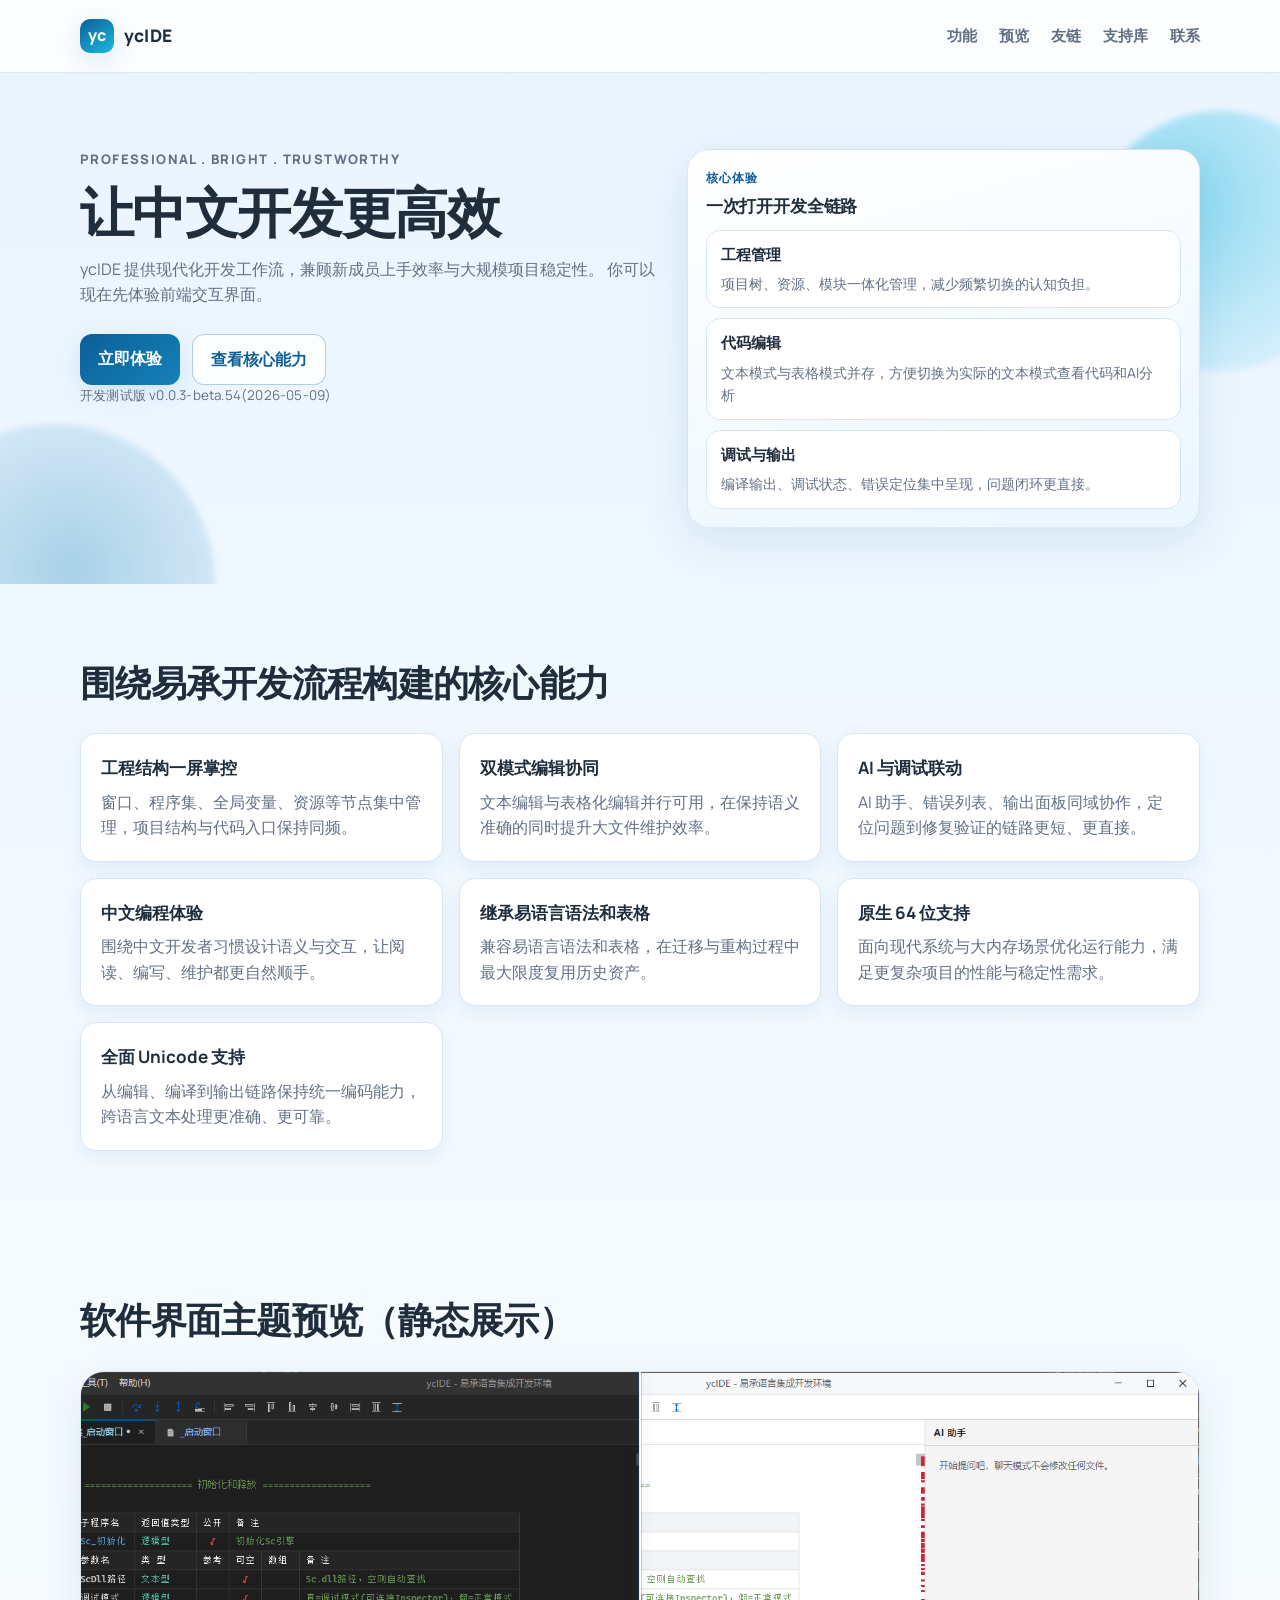
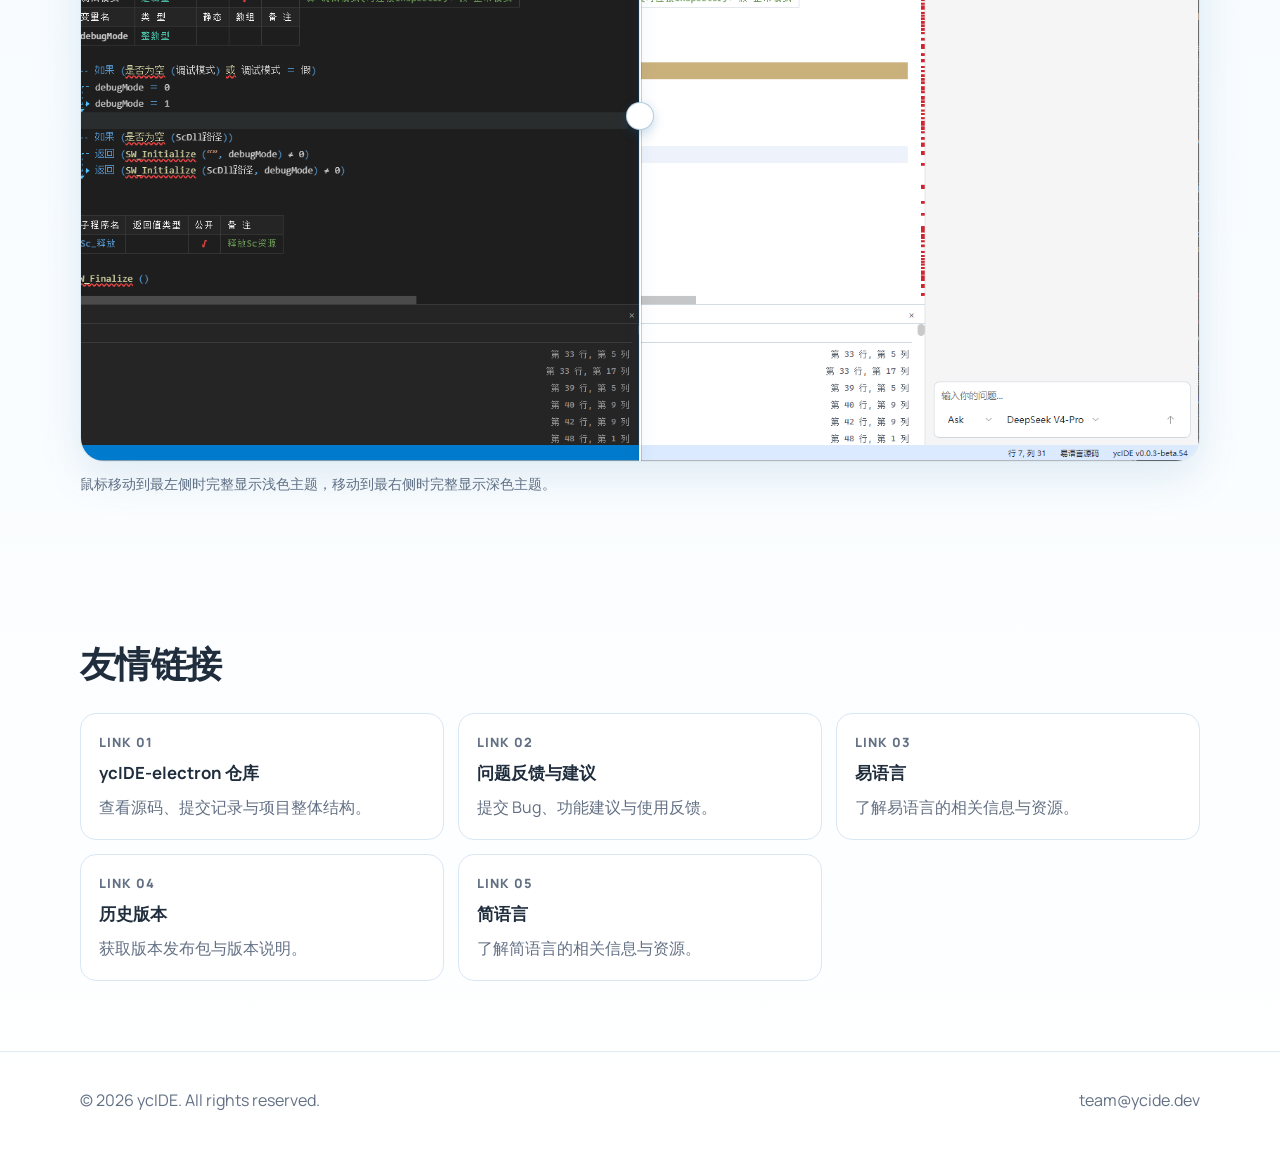
==== index.html @ 05656a29 "feat: build static ycIDE website with interactive theme preview" ====
<!doctype html>
<html lang="zh-CN">
<head>
  <meta charset="UTF-8" />
  <meta name="viewport" content="width=device-width, initial-scale=1.0" />
  <title>ycIDE - 现代化开发体验</title>
  <meta name="description" content="ycIDE 官方网站：专注效率、稳定与团队协作的现代化开发平台。" />
  <link rel="preconnect" href="https://fonts.googleapis.com" />
  <link rel="preconnect" href="https://fonts.gstatic.com" crossorigin />
  <link href="https://fonts.googleapis.com/css2?family=Manrope:wght@400;500;700;800&display=swap" rel="stylesheet" />
  <link rel="stylesheet" href="styles.css" />
</head>
<body>
  <header class="site-header">
    <div class="container nav-wrap">
      <a href="#home" class="brand" aria-label="ycIDE 首页">
        <span class="brand-mark">yc</span>
        <span class="brand-text">ycIDE</span>
      </a>
      <button class="menu-toggle" id="menuToggle" aria-label="打开菜单" aria-expanded="false">菜单</button>
      <nav class="nav" id="mainNav">
        <a href="#features">功能</a>
        <a href="#preview">预览</a>
        <a href="#plans">友链</a>
        <a href="https://github.com/chungbinb/ycIDE-electron/tree/main/lib" target="_blank" rel="noopener noreferrer">支持库</a>
        <a href="https://github.com/chungbinb/ycIDE-electron/issues" target="_blank" rel="noopener noreferrer">联系</a>
      </nav>
    </div>
  </header>

  <main id="home">
    <section class="hero-section">
      <div class="orb orb-a" aria-hidden="true"></div>
      <div class="orb orb-b" aria-hidden="true"></div>
      <div class="container hero-grid reveal-up">
        <div class="hero-copy">
          <p class="eyebrow">Professional . Bright . Trustworthy</p>
          <h1>让中文开发更高效</h1>
          <p>
            ycIDE 提供现代化开发工作流，兼顾新成员上手效率与大规模项目稳定性。
            你可以现在先体验前端交互界面。
          </p>
          <div class="hero-actions">
            <a href="https://github.com/chungbinb/ycIDE-electron/releases/download/v0.0.3-beta.54(2026-05-09)/ycIDE-win-unpacked-v0.0.3-beta.54.zip" class="btn btn-primary">立即体验</a>
            <a href="#features" class="btn btn-ghost">查看核心能力</a>
          </div>
          <p class="hero-version-note">开发测试版 v0.0.3-beta.54(2026-05-09)</p>
        </div>

        <div class="hero-panel">
          <div class="hero-panel-head">
            <p class="hero-panel-label">核心体验</p>
            <h3>一次打开开发全链路</h3>
          </div>
          <ul class="hero-highlights">
            <li>
              <h4>工程管理</h4>
              <p>项目树、资源、模块一体化管理，减少频繁切换的认知负担。</p>
            </li>
            <li>
              <h4>代码编辑</h4>
              <p>文本模式与表格模式并存，方便切换为实际的文本模式查看代码和AI分析</p>
            </li>
            <li>
              <h4>调试与输出</h4>
              <p>编译输出、调试状态、错误定位集中呈现，问题闭环更直接。</p>
            </li>
          </ul>
        </div>
      </div>
    </section>

    <section class="feature-section" id="features">
      <div class="container reveal-up">
        <h2>围绕易承开发流程构建的核心能力</h2>
        <div class="feature-grid">
          <article class="feature-card">
            <h3>工程结构一屏掌控</h3>
            <p>窗口、程序集、全局变量、资源等节点集中管理，项目结构与代码入口保持同频。</p>
          </article>
          <article class="feature-card">
            <h3>双模式编辑协同</h3>
            <p>文本编辑与表格化编辑并行可用，在保持语义准确的同时提升大文件维护效率。</p>
          </article>
          <article class="feature-card">
            <h3>AI 与调试联动</h3>
            <p>AI 助手、错误列表、输出面板同域协作，定位问题到修复验证的链路更短、更直接。</p>
          </article>
          <article class="feature-card">
            <h3>中文编程体验</h3>
            <p>围绕中文开发者习惯设计语义与交互，让阅读、编写、维护都更自然顺手。</p>
          </article>
          <article class="feature-card">
            <h3>继承易语言语法和表格</h3>
            <p>兼容易语言语法和表格，在迁移与重构过程中最大限度复用历史资产。</p>
          </article>
          <article class="feature-card">
            <h3>原生 64 位支持</h3>
            <p>面向现代系统与大内存场景优化运行能力，满足更复杂项目的性能与稳定性需求。</p>
          </article>
          <article class="feature-card">
            <h3>全面 Unicode 支持</h3>
            <p>从编辑、编译到输出链路保持统一编码能力，跨语言文本处理更准确、更可靠。</p>
          </article>
        </div>
      </div>
    </section>

    <section class="preview-section" id="preview">
      <div class="container reveal-up">
        <h2>软件界面主题预览（静态展示）</h2>
        <div class="theme-compare" id="themeCompare" aria-label="ycIDE 浅色与深色主题对比">
          <img class="theme-compare-base" src="img/PixPin_2026-05-09_13-43-03.png" alt="ycIDE 浅色主题界面" loading="lazy" />
          <div class="theme-compare-overlay" id="themeCompareOverlay">
            <img src="img/PixPin_2026-05-09_13-43-22.png" alt="ycIDE 深色主题界面" loading="lazy" />
          </div>
          <div class="theme-compare-divider" id="themeCompareDivider" aria-hidden="true"></div>
        </div>
        <p class="preview-note">鼠标移动到最左侧时完整显示浅色主题，移动到最右侧时完整显示深色主题。</p>
      </div>
    </section>

    <section class="plan-section" id="plans">
      <div class="container reveal-up">
        <h2>友情链接</h2>
        <div class="timeline">
          <a class="timeline-item" href="https://github.com/chungbinb/ycIDE-electron" target="_blank" rel="noopener noreferrer">
            <p class="step">Link 01</p>
            <h3>ycIDE-electron 仓库</h3>
            <p>查看源码、提交记录与项目整体结构。</p>
          </a>
          <a class="timeline-item" href="https://github.com/chungbinb/ycIDE-electron/issues" target="_blank" rel="noopener noreferrer">
            <p class="step">Link 02</p>
            <h3>问题反馈与建议</h3>
            <p>提交 Bug、功能建议与使用反馈。</p>
          </a>
          <a class="timeline-item" href="https://www.dywt.com.cn/" target="_blank" rel="noopener noreferrer">
            <p class="step">Link 03</p>
            <h3>易语言</h3>
            <p>了解易语言的相关信息与资源。</p>
          </a>
          <a class="timeline-item" href="https://github.com/chungbinb/ycIDE-electron/releases" target="_blank" rel="noopener noreferrer">
            <p class="step">Link 04</p>
            <h3>历史版本</h3>
            <p>获取版本发布包与版本说明。</p>
          </a>
            <a class="timeline-item" href="#" target="_blank" rel="noopener noreferrer">
            <p class="step">Link 05</p>
            <h3>简语言</h3>
            <p>了解简语言的相关信息与资源。</p>
          </a>
        </div>
      </div>
    </section>
  </main>

  <footer class="site-footer" id="contact">
    <div class="container footer-wrap">
      <p>© <span id="year"></span> ycIDE. All rights reserved.</p>
      <a href="mailto:team@ycide.dev">team@ycide.dev</a>
    </div>
  </footer>

  <script src="script.js"></script>
</body>
</html>
---- styles.css ----
:root {
  --bg-top: #eaf4ff;
  --bg-mid: #f5fbff;
  --bg-bottom: #ffffff;
  --brand-a: #0d5f99;
  --brand-b: #1482b8;
  --brand-c: #1bbadf;
  --text-main: #1f2d3d;
  --text-muted: #637084;
  --field-border: #cdd9ea;
  --field-focus: #1b9bc8;
  --error-bg: #fdecef;
  --error-border: #f4c4cb;
  --surface: #ffffff;
  --line-soft: #d9e7f5;
  --shadow-soft: 0 14px 45px rgba(13, 95, 153, 0.12);
  --shadow-card: 0 8px 24px rgba(20, 130, 184, 0.14);
}

* {
  box-sizing: border-box;
}

html,
body {
  margin: 0;
  padding: 0;
}

body {
  font-family: "Manrope", "Segoe UI", sans-serif;
  color: var(--text-main);
  line-height: 1.6;
  background: linear-gradient(180deg, var(--bg-top) 0%, var(--bg-mid) 48%, var(--bg-bottom) 100%);
}

a {
  color: inherit;
  text-decoration: none;
}

.container {
  width: min(1120px, 92vw);
  margin: 0 auto;
}

.site-header {
  position: sticky;
  top: 0;
  z-index: 30;
  background: rgba(255, 255, 255, 0.78);
  -webkit-backdrop-filter: blur(8px);
  backdrop-filter: blur(8px);
  border-bottom: 1px solid rgba(13, 95, 153, 0.12);
}

.nav-wrap {
  min-height: 72px;
  display: flex;
  align-items: center;
  justify-content: space-between;
  gap: 16px;
}

.brand {
  display: inline-flex;
  align-items: center;
  gap: 10px;
  font-weight: 800;
  letter-spacing: 0.2px;
}

.brand-mark {
  width: 34px;
  height: 34px;
  display: inline-grid;
  place-items: center;
  border-radius: 10px;
  background: linear-gradient(145deg, var(--brand-a), var(--brand-c));
  color: #fff;
  box-shadow: var(--shadow-card);
}

.brand-text {
  font-size: 1.08rem;
}

.nav {
  display: flex;
  align-items: center;
  gap: 22px;
  color: var(--text-muted);
}

.nav a {
  font-weight: 700;
  font-size: 0.96rem;
  transition: color 0.2s ease;
}

.nav a:hover,
.nav a:focus-visible {
  color: var(--brand-a);
}

.menu-toggle {
  display: none;
  border: 1px solid var(--line-soft);
  background: #fff;
  padding: 8px 12px;
  border-radius: 10px;
  font: inherit;
  font-weight: 700;
  color: var(--brand-a);
}

.hero-section {
  position: relative;
  overflow: hidden;
  padding: 76px 0 56px;
}

.orb {
  position: absolute;
  border-radius: 50%;
  filter: blur(3px);
  pointer-events: none;
}

.orb-a {
  width: 260px;
  height: 260px;
  right: -70px;
  top: 38px;
  background: radial-gradient(circle at 35% 35%, rgba(27, 186, 223, 0.46), rgba(13, 95, 153, 0));
}

.orb-b {
  width: 320px;
  height: 320px;
  left: -105px;
  bottom: -160px;
  background: radial-gradient(circle at 55% 45%, rgba(20, 130, 184, 0.32), rgba(20, 130, 184, 0));
}

.hero-grid {
  display: grid;
  grid-template-columns: 1.06fr 0.94fr;
  gap: 28px;
  align-items: stretch;
}

.eyebrow {
  margin: 0;
  font-size: 0.82rem;
  font-weight: 800;
  color: var(--brand-a);
  text-transform: uppercase;
  letter-spacing: 1.4px;
}

.hero-copy h1 {
  margin: 10px 0 14px;
  font-size: clamp(2rem, 4.4vw, 3.4rem);
  line-height: 1.15;
  letter-spacing: -0.03em;
}

.hero-copy p {
  margin: 0;
  color: var(--text-muted);
  max-width: 58ch;
}

.hero-actions {
  display: flex;
  flex-wrap: wrap;
  gap: 12px;
  margin-top: 26px;
}

.hero-version-note {
  margin: 10px 0 0;
  font-size: 0.84rem;
  color: var(--text-muted);
  letter-spacing: 0.2px;
}

.btn {
  border-radius: 12px;
  font-weight: 800;
  padding: 12px 18px;
  transition: transform 0.2s ease, box-shadow 0.2s ease;
}

.btn:hover,
.btn:focus-visible {
  transform: translateY(-1px);
}

.btn-primary {
  color: #fff;
  background: linear-gradient(140deg, var(--brand-a), var(--brand-b));
  box-shadow: var(--shadow-card);
}

.btn-ghost {
  color: var(--brand-a);
  border: 1px solid rgba(13, 95, 153, 0.3);
  background: rgba(255, 255, 255, 0.78);
}

.hero-panel {
  background: linear-gradient(165deg, #ffffff, #f4faff 58%, #eaf6ff);
  border: 1px solid rgba(13, 95, 153, 0.12);
  border-radius: 22px;
  padding: 18px;
  box-shadow: var(--shadow-soft);
  display: grid;
  gap: 10px;
}

.hero-panel-head h3 {
  margin: 4px 0 0;
  font-size: 1.08rem;
  letter-spacing: -0.01em;
}

.hero-panel-label {
  margin: 0;
  font-size: 0.78rem;
  font-weight: 800;
  text-transform: uppercase;
  letter-spacing: 1.2px;
  color: var(--brand-a);
}

.hero-highlights {
  margin: 0;
  padding: 0;
  list-style: none;
  display: grid;
  gap: 10px;
}

.hero-highlights li {
  border-radius: 14px;
  border: 1px solid var(--line-soft);
  background: #fff;
  padding: 12px 14px;
}

.hero-highlights h4 {
  margin: 0;
  font-size: 0.95rem;
}

.hero-highlights p {
  margin: 6px 0 0;
  font-size: 0.88rem;
  color: var(--text-muted);
}

.feature-section,
.preview-section,
.plan-section {
  padding: 70px 0;
}

.feature-section h2,
.preview-section h2,
.plan-section h2 {
  margin: 0;
  font-size: clamp(1.6rem, 3vw, 2.25rem);
  letter-spacing: -0.02em;
}

.section-subtitle {
  margin: 8px 0 0;
  color: var(--text-muted);
}

.feature-grid {
  margin-top: 22px;
  display: grid;
  grid-template-columns: repeat(3, minmax(0, 1fr));
  gap: 16px;
}

.feature-card {
  background: var(--surface);
  border: 1px solid var(--line-soft);
  border-radius: 16px;
  padding: 20px;
  box-shadow: 0 8px 20px rgba(13, 95, 153, 0.08);
  transition: transform 0.2s ease, border-color 0.2s ease;
}

.feature-card:hover {
  transform: translateY(-2px);
  border-color: rgba(20, 130, 184, 0.35);
}

.feature-card h3 {
  margin: 0;
  font-size: 1.07rem;
}

.feature-card p {
  margin: 8px 0 0;
  color: var(--text-muted);
}

.theme-compare {
  --split: 50%;
  margin-top: 22px;
  position: relative;
  background: #fff;
  border: 1px solid rgba(13, 95, 153, 0.14);
  border-radius: 24px;
  box-shadow: var(--shadow-soft);
  overflow: hidden;
  cursor: ew-resize;
}

.theme-compare img {
  display: block;
  width: 100%;
  height: auto;
  -webkit-user-select: none;
  user-select: none;
}

.theme-compare-overlay {
  position: absolute;
  inset: 0;
  width: var(--split);
  overflow: hidden;
}

.theme-compare-overlay img {
  height: 100%;
  object-fit: cover;
}

.theme-compare-divider {
  position: absolute;
  top: 0;
  bottom: 0;
  left: var(--split);
  width: 2px;
  background: rgba(255, 255, 255, 0.92);
  box-shadow: 0 0 0 1px rgba(13, 95, 153, 0.25), 0 0 14px rgba(13, 95, 153, 0.25);
  transform: translateX(-1px);
  pointer-events: none;
}

.theme-compare-divider::after {
  content: "";
  position: absolute;
  left: 50%;
  top: 50%;
  width: 26px;
  height: 26px;
  border-radius: 50%;
  transform: translate(-50%, -50%);
  background: #fff;
  border: 1px solid rgba(13, 95, 153, 0.3);
  box-shadow: 0 4px 12px rgba(13, 95, 153, 0.22);
}

.preview-note {
  margin: 10px 0 0;
  color: var(--text-muted);
  font-size: 0.9rem;
}

.timeline {
  margin-top: 20px;
  display: grid;
  grid-template-columns: repeat(3, minmax(0, 1fr));
  gap: 14px;
}

.timeline-item {
  background: #fff;
  border: 1px solid var(--line-soft);
  border-radius: 16px;
  padding: 18px;
}

.step {
  margin: 0;
  color: var(--brand-a);
  font-weight: 800;
  font-size: 0.8rem;
  letter-spacing: 1px;
  text-transform: uppercase;
}

.timeline-item h3 {
  margin: 8px 0;
  font-size: 1.05rem;
}

.timeline-item p {
  margin: 0;
  color: var(--text-muted);
}

.site-footer {
  border-top: 1px solid rgba(13, 95, 153, 0.12);
  padding: 20px 0 30px;
  color: var(--text-muted);
  background: rgba(255, 255, 255, 0.6);
}

.footer-wrap {
  display: flex;
  justify-content: space-between;
  align-items: center;
  gap: 16px;
  flex-wrap: wrap;
}

.reveal-up {
  opacity: 0;
  transform: translateY(16px);
  transition: opacity 0.5s ease, transform 0.5s ease;
}

.reveal-up.is-show {
  opacity: 1;
  transform: translateY(0);
}

@media (max-width: 980px) {
  .hero-grid {
    grid-template-columns: 1fr;
  }

  .feature-grid,
  .timeline {
    grid-template-columns: repeat(2, minmax(0, 1fr));
  }
}

@media (max-width: 760px) {
  .menu-toggle {
    display: inline-flex;
    align-items: center;
    justify-content: center;
  }

  .nav {
    position: absolute;
    top: 72px;
    right: 4vw;
    background: #fff;
    border: 1px solid var(--line-soft);
    border-radius: 12px;
    box-shadow: var(--shadow-card);
    padding: 12px;
    display: none;
    flex-direction: column;
    align-items: flex-start;
    width: min(220px, 92vw);
  }

  .nav.is-open {
    display: flex;
  }

  .feature-grid,
  .timeline {
    grid-template-columns: 1fr;
  }
}
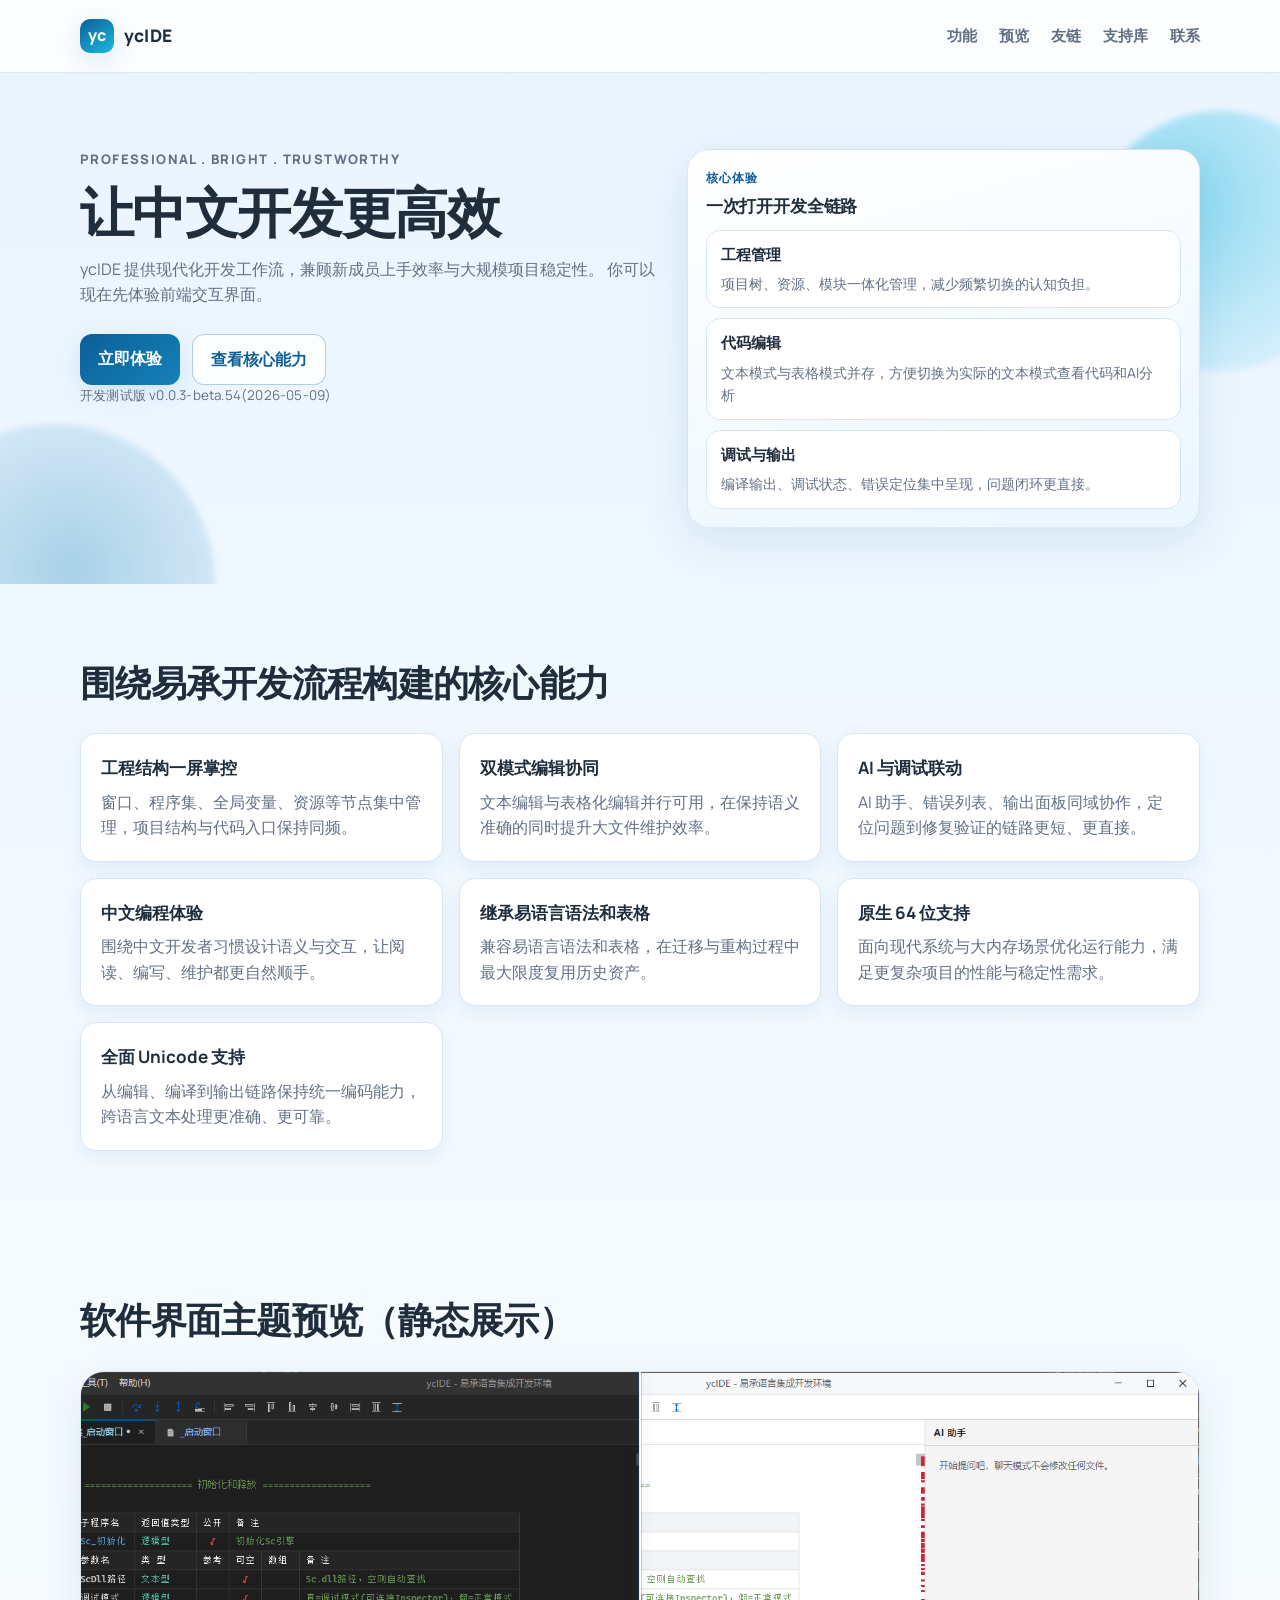
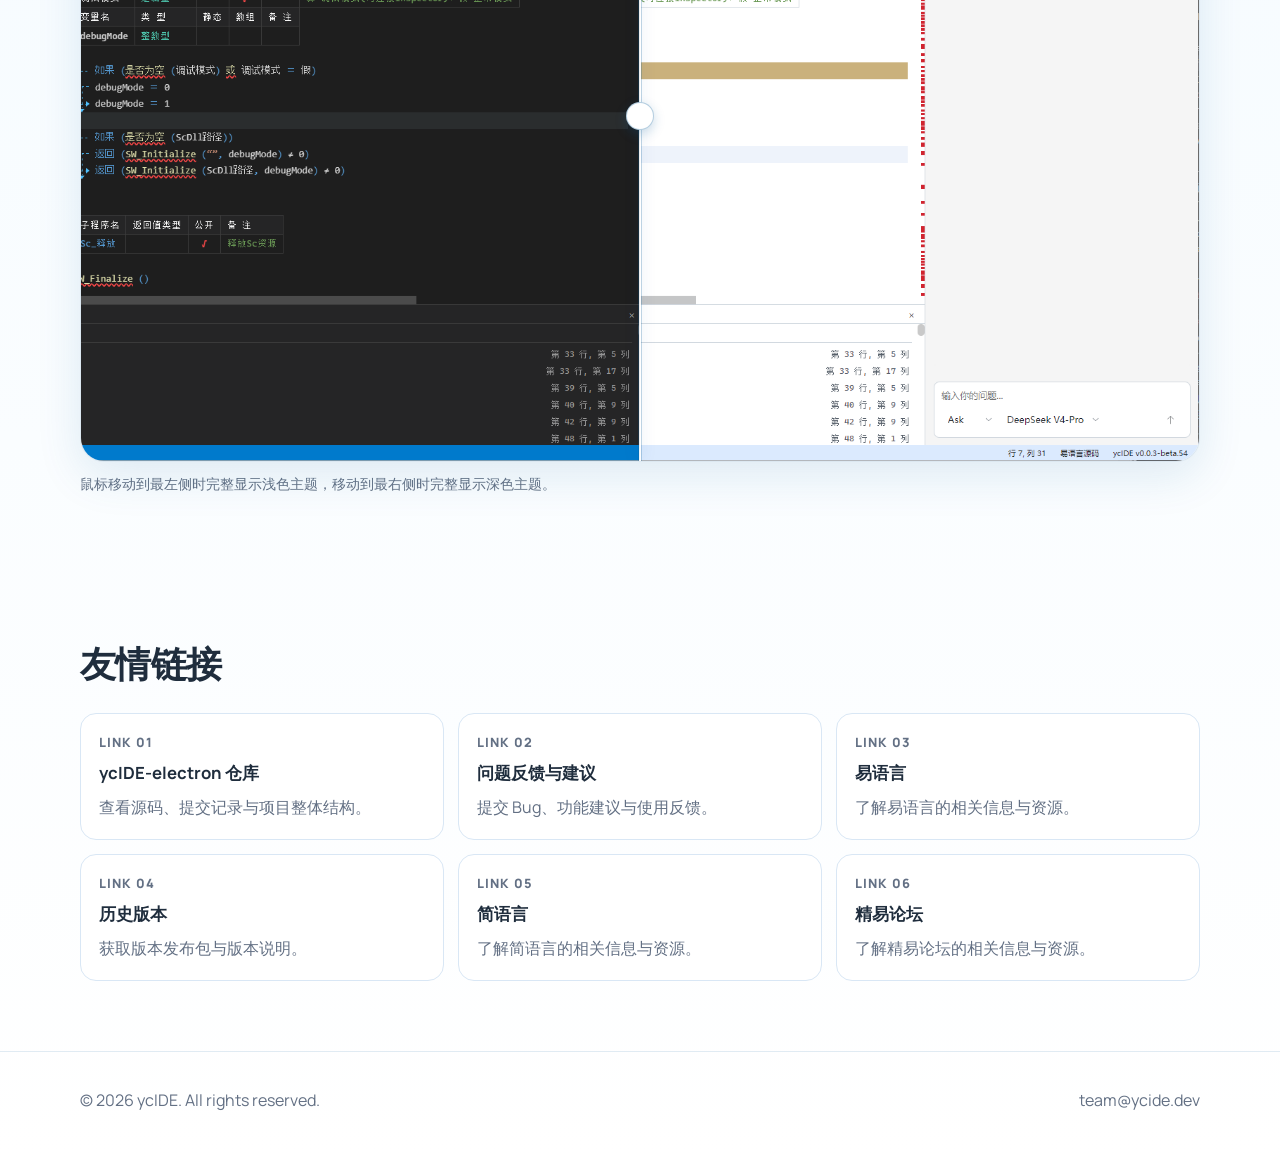
==== commit fd126ef1: "chore: update website content" ====
--- a/index.html
+++ b/index.html
@@ -144,10 +144,15 @@
             <h3>历史版本</h3>
             <p>获取版本发布包与版本说明。</p>
           </a>
-            <a class="timeline-item" href="#" target="_blank" rel="noopener noreferrer">
+          <a class="timeline-item" href="https://janelang.cn/" target="_blank" rel="noopener noreferrer">
             <p class="step">Link 05</p>
             <h3>简语言</h3>
             <p>了解简语言的相关信息与资源。</p>
+          </a>
+          <a class="timeline-item" href="https://bbs.ijingyi.com" target="_blank" rel="noopener noreferrer">
+            <p class="step">Link 06</p>
+            <h3>精易论坛</h3>
+            <p>了解精易论坛的相关信息与资源。</p>
           </a>
         </div>
       </div>
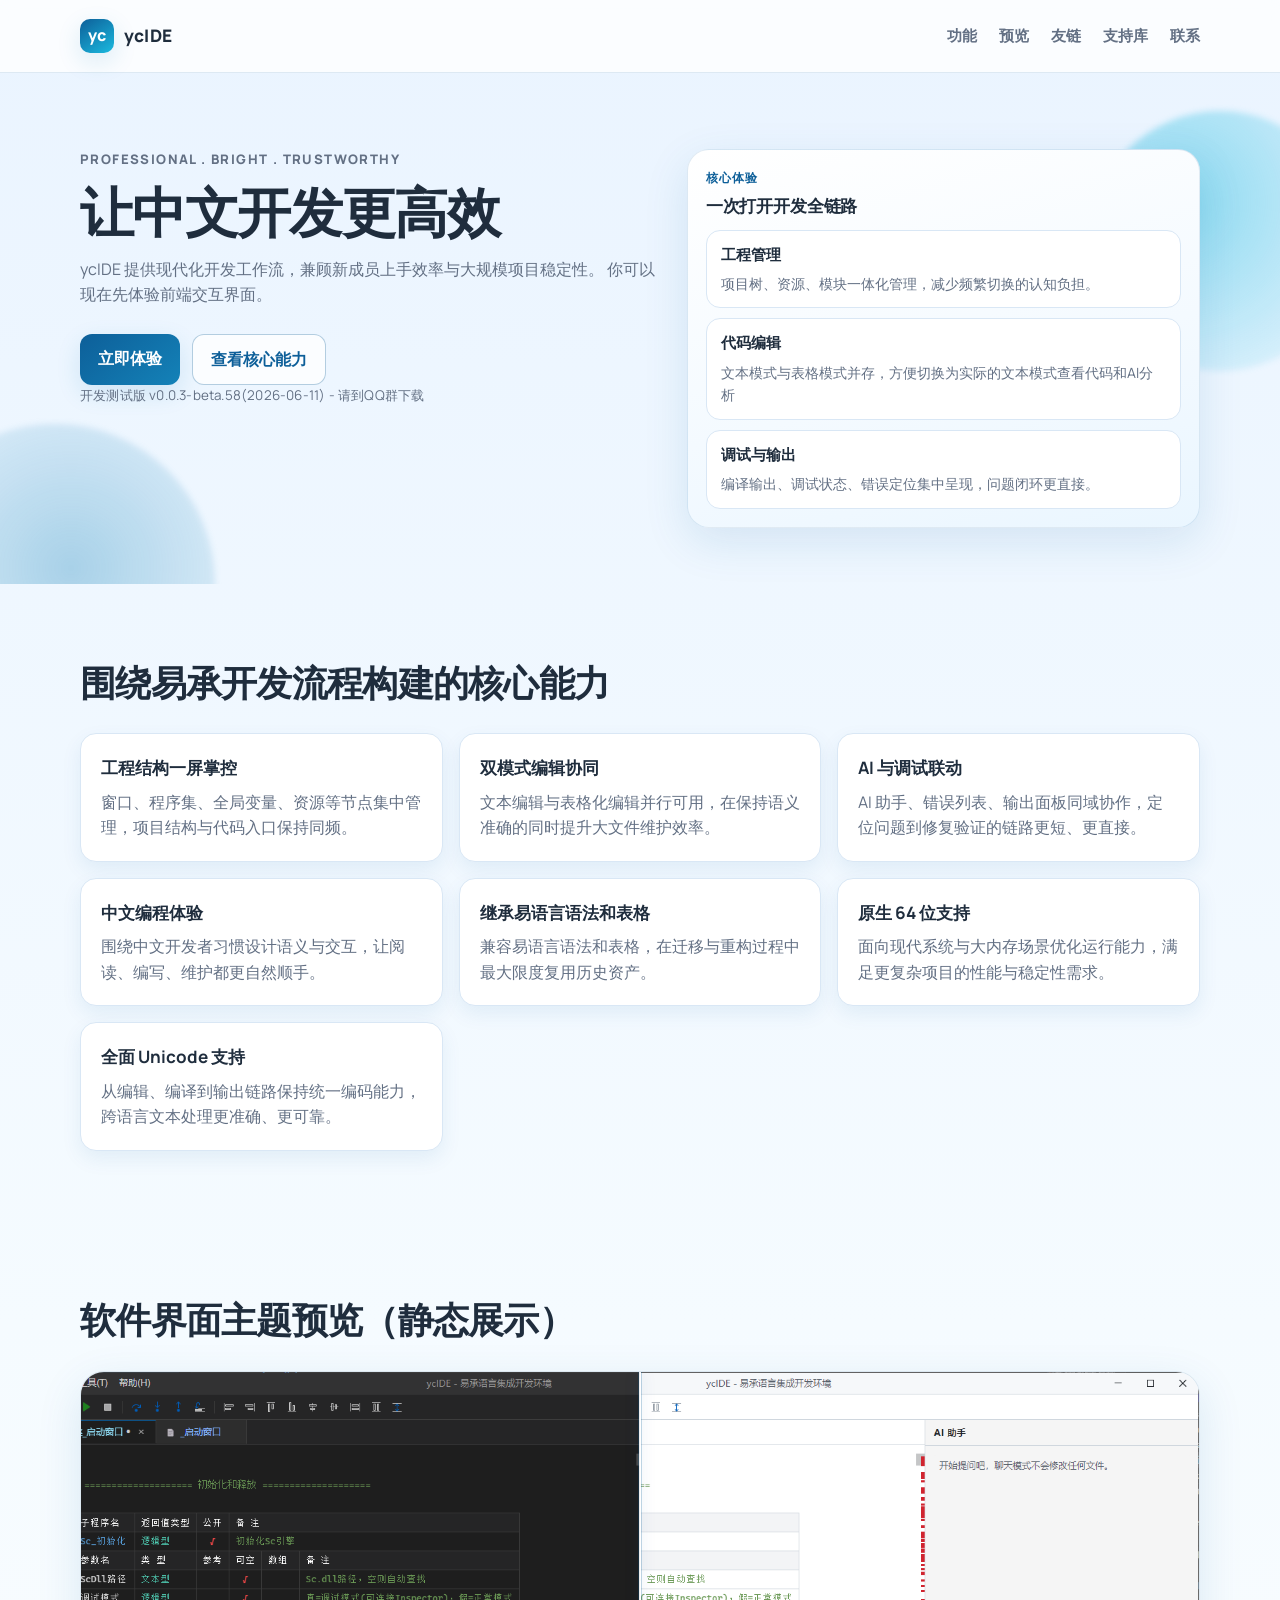
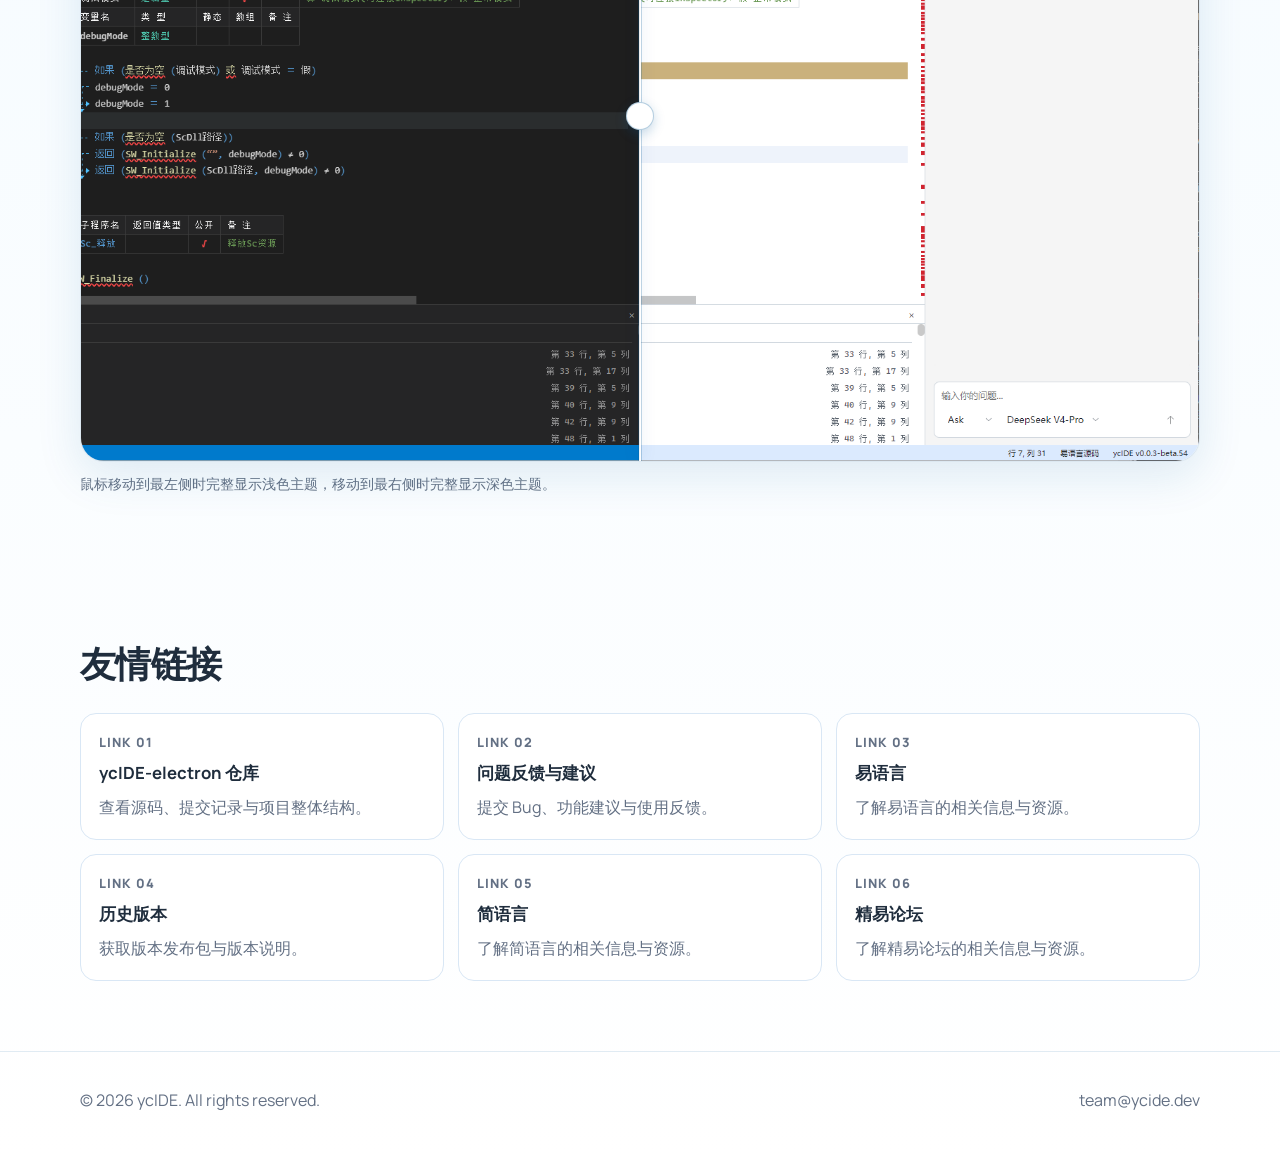
==== commit b99240d8: "Update index.html" ====
--- a/index.html
+++ b/index.html
@@ -41,10 +41,10 @@
             你可以现在先体验前端交互界面。
           </p>
           <div class="hero-actions">
-            <a href="https://github.com/chungbinb/ycIDE-electron/releases/download/v0.0.3-beta.54(2026-05-09)/ycIDE-win-unpacked-v0.0.3-beta.54.zip" class="btn btn-primary">立即体验</a>
+            <a href="#" class="btn btn-primary">立即体验</a>
             <a href="#features" class="btn btn-ghost">查看核心能力</a>
           </div>
-          <p class="hero-version-note">开发测试版 v0.0.3-beta.54(2026-05-09)</p>
+          <p class="hero-version-note">开发测试版 v0.0.3-beta.58(2026-06-11) - 请到QQ群下载 </p>
         </div>
 
         <div class="hero-panel">
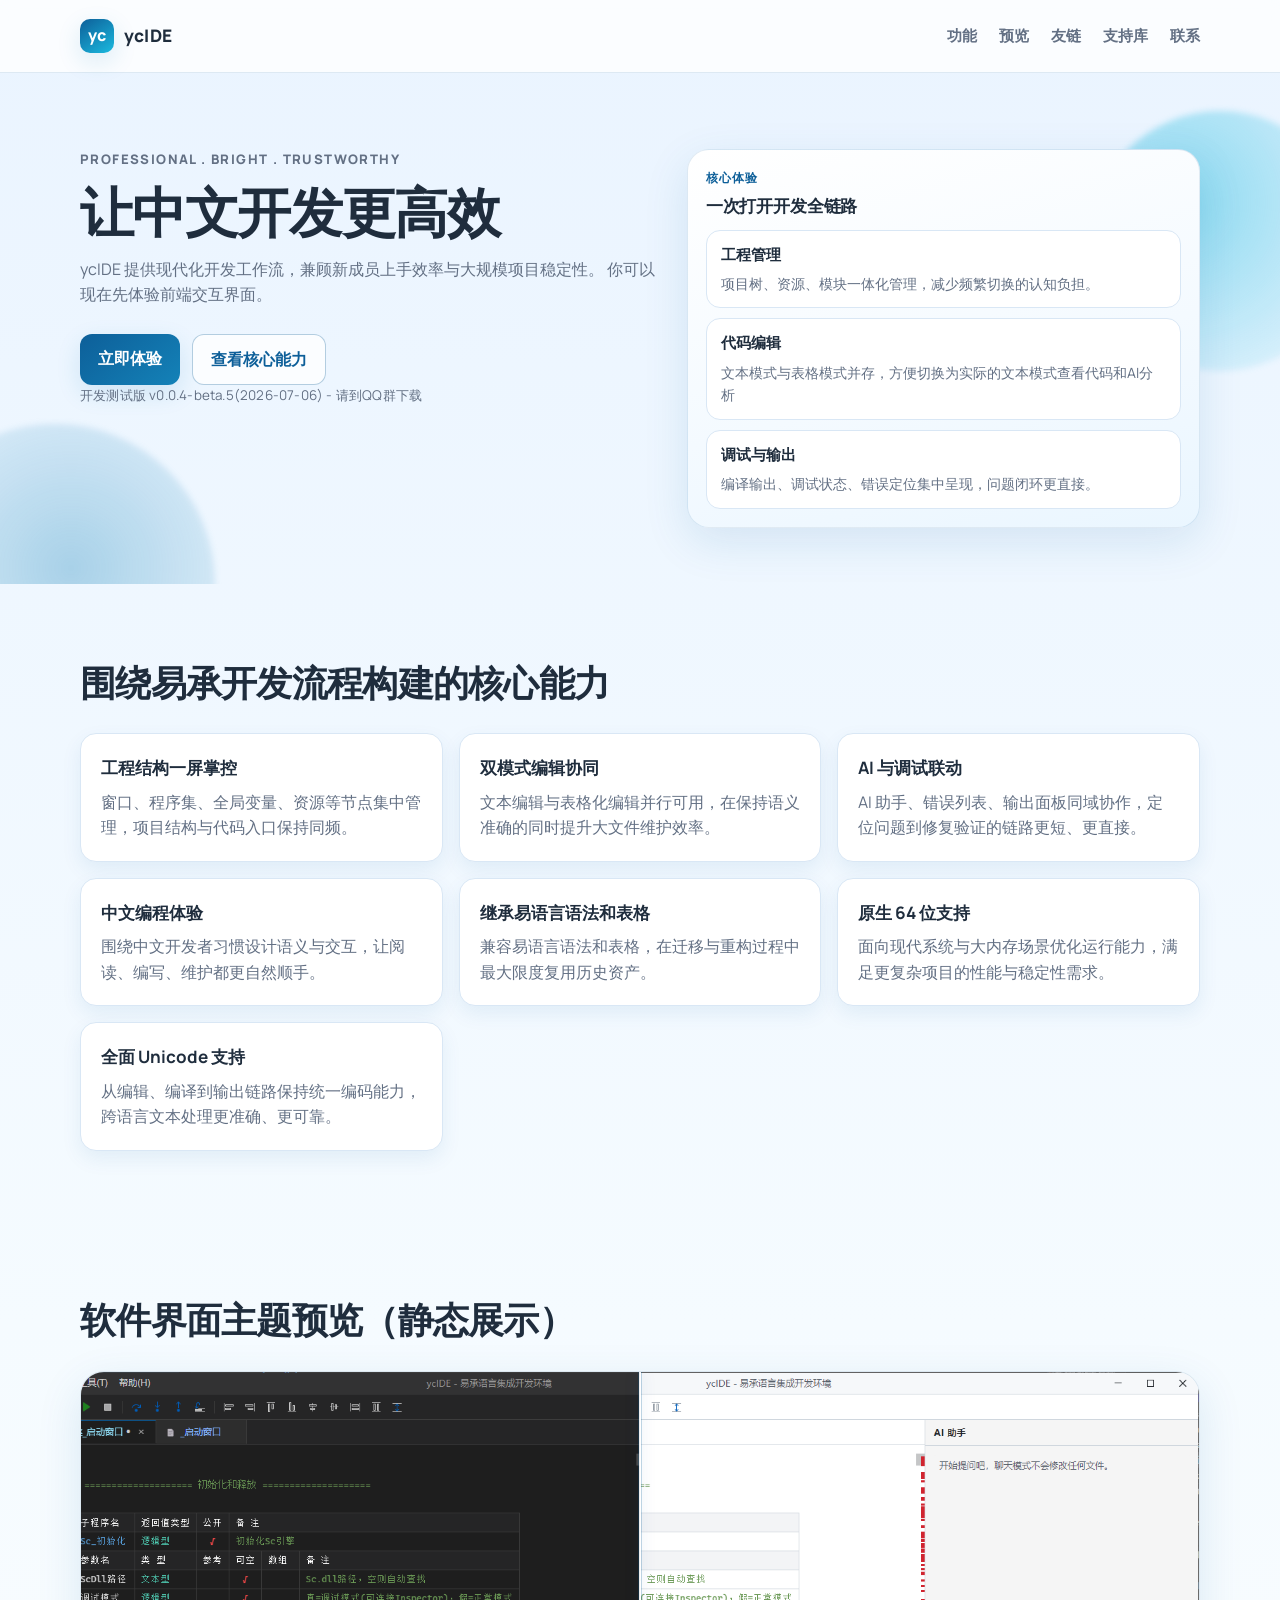
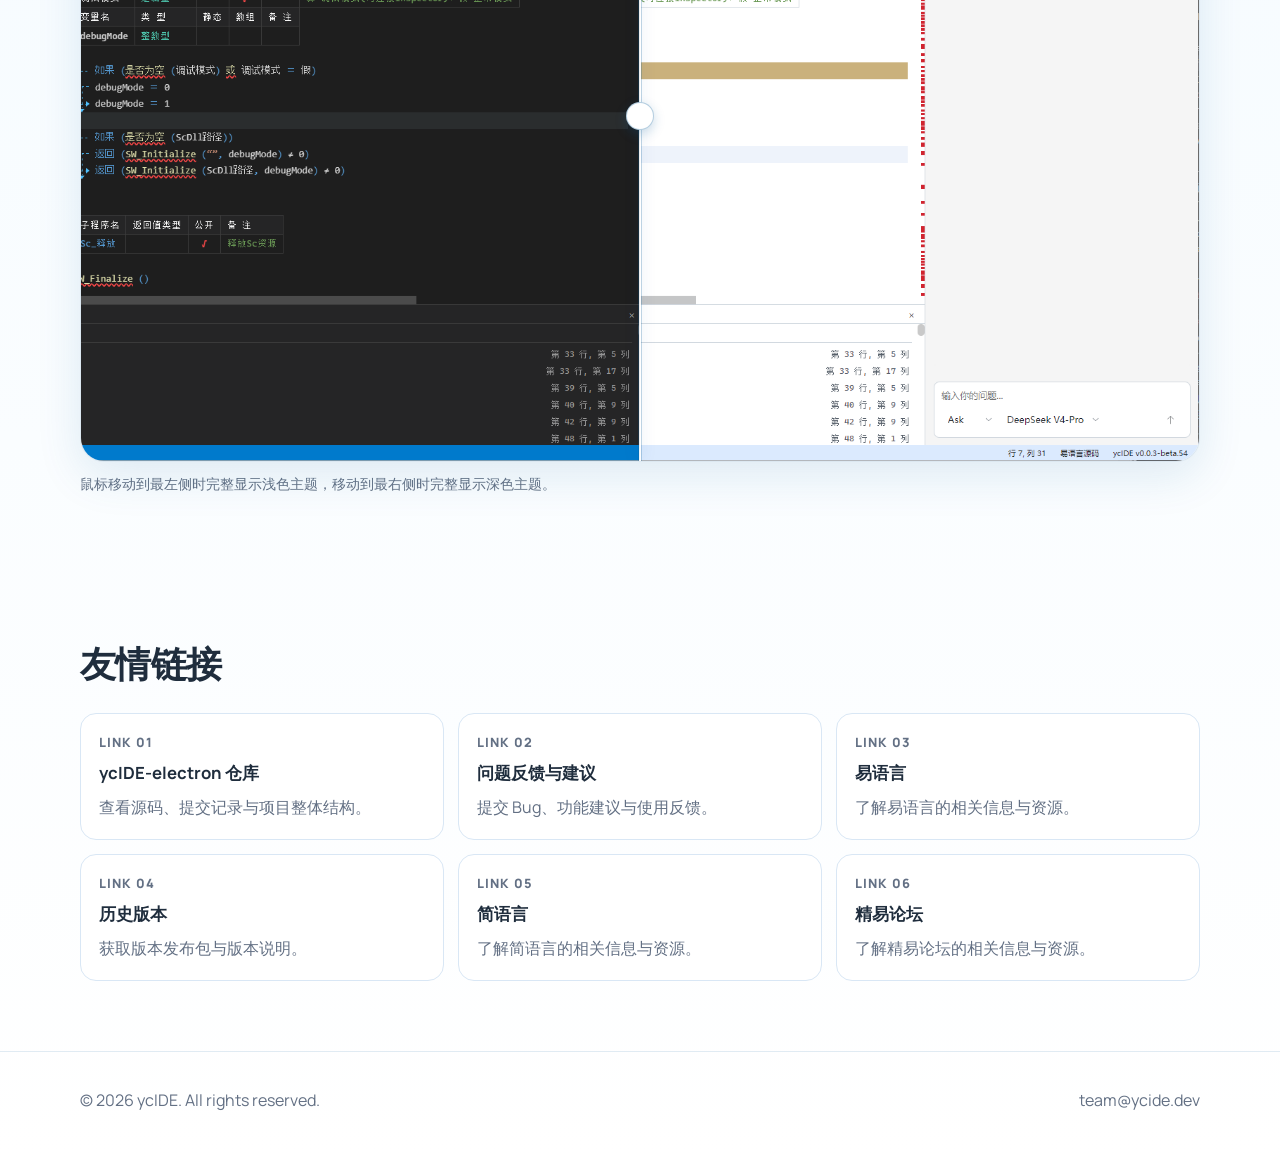
==== commit 83f4eb04: "Update index.html" ====
--- a/index.html
+++ b/index.html
@@ -44,7 +44,7 @@
             <a href="#" class="btn btn-primary">立即体验</a>
             <a href="#features" class="btn btn-ghost">查看核心能力</a>
           </div>
-          <p class="hero-version-note">开发测试版 v0.0.3-beta.58(2026-06-11) - 请到QQ群下载 </p>
+          <p class="hero-version-note">开发测试版 v0.0.4-beta.5(2026-07-06) - 请到QQ群下载 </p>
         </div>
 
         <div class="hero-panel">
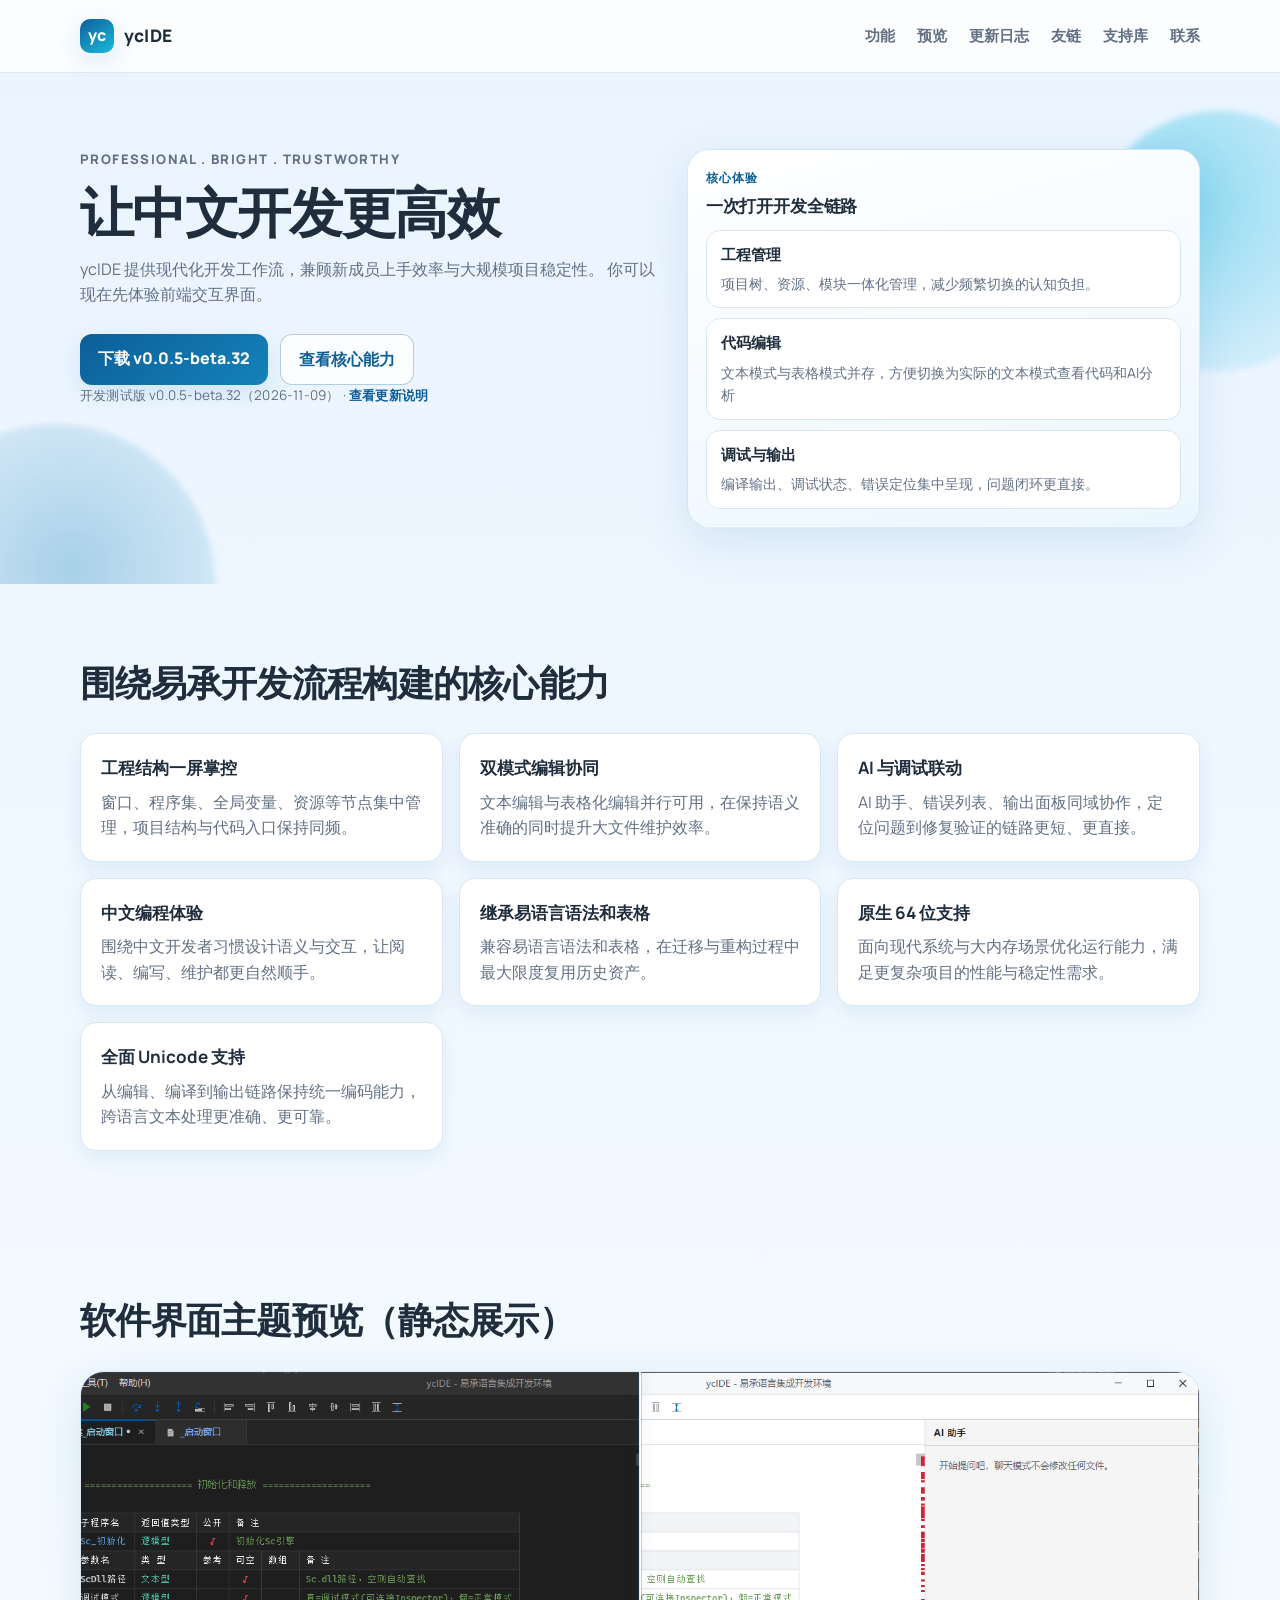
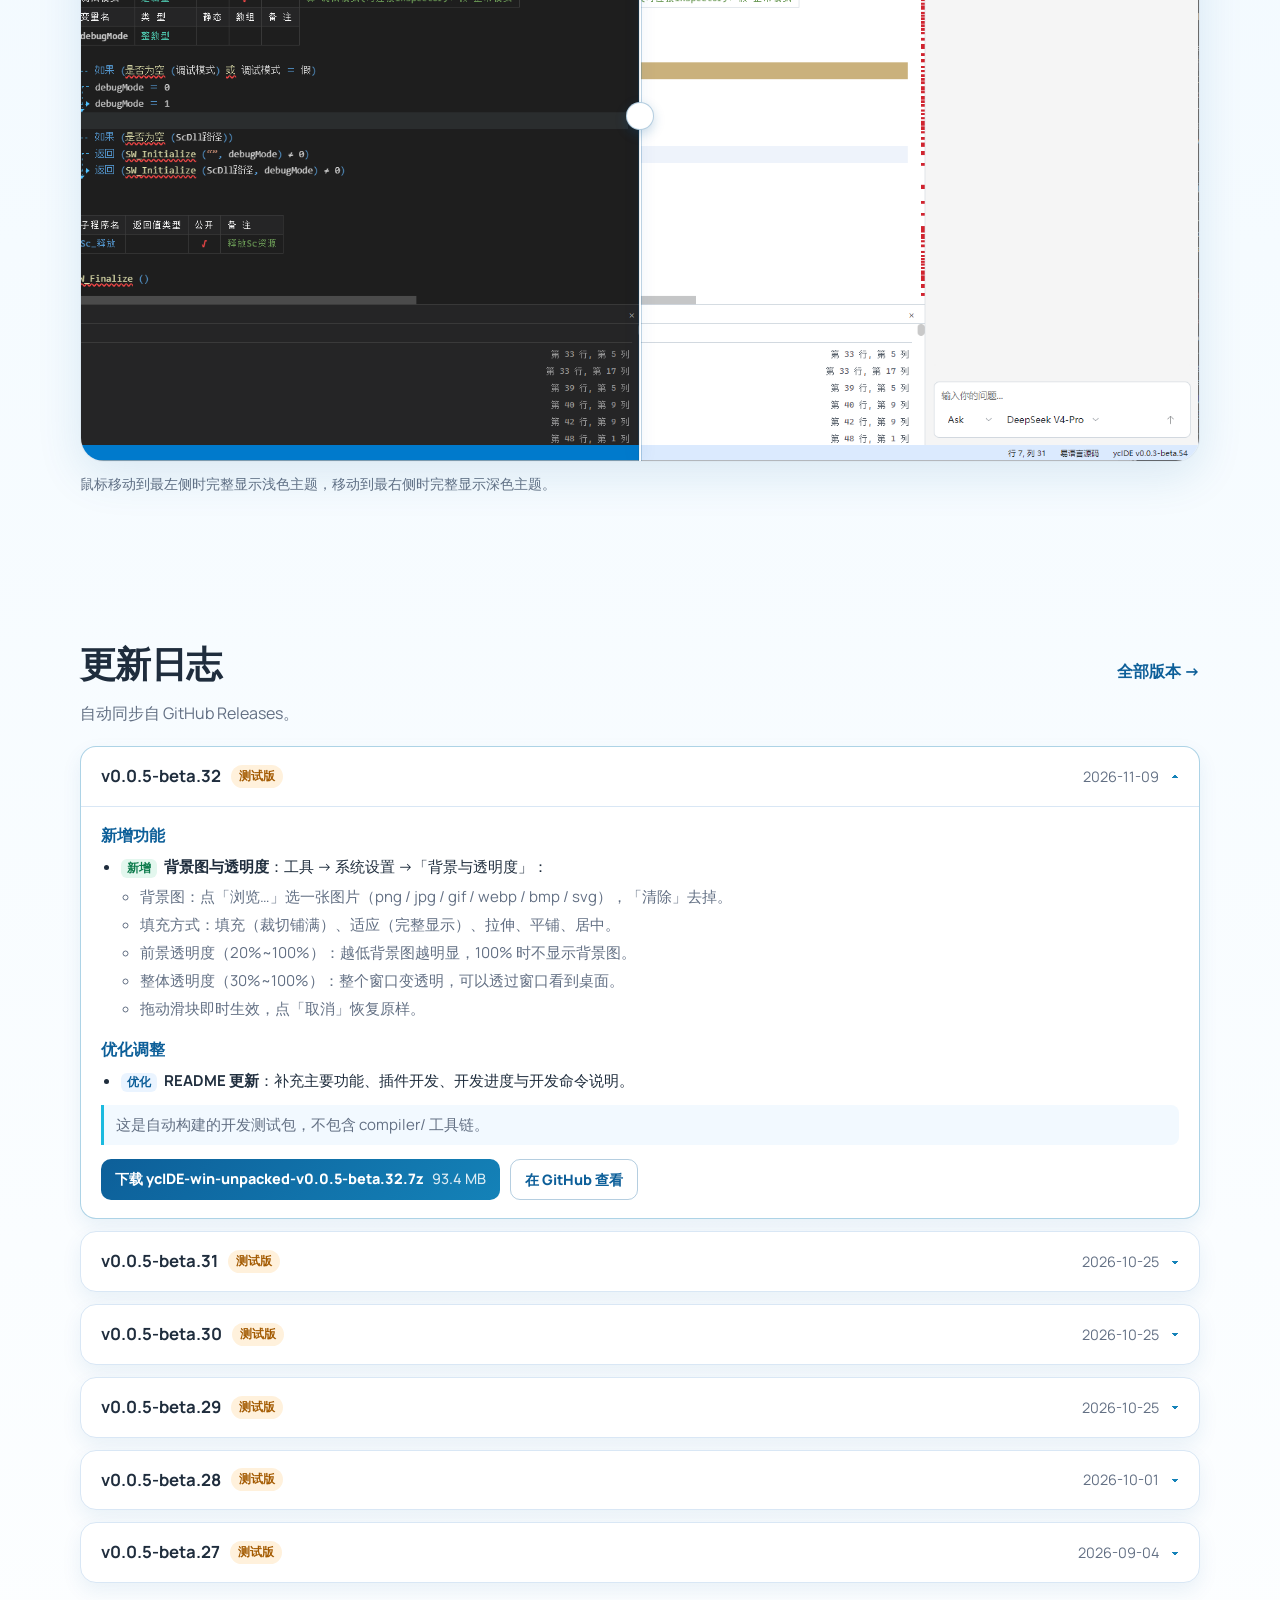
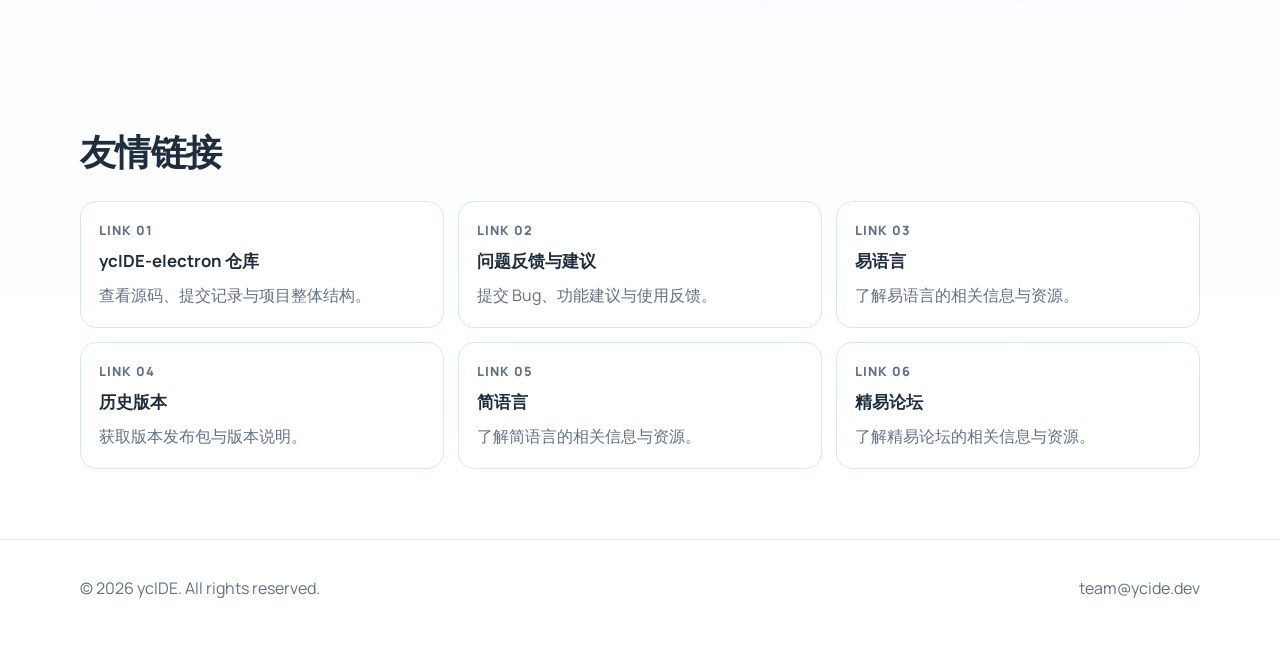
==== commit c846ff2f: "feat: 官网自动同步 ycIDE 最新版本与更新日志 - 新增 scripts/sync-releases.mjs，从 ycIDE-electron 的 GitHub Releases 拉取版本数" ====
--- a/index.html
+++ b/index.html
@@ -21,6 +21,7 @@
       <nav class="nav" id="mainNav">
         <a href="#features">功能</a>
         <a href="#preview">预览</a>
+        <a href="#changelog">更新日志</a>
         <a href="#plans">友链</a>
         <a href="https://github.com/chungbinb/ycIDE-electron/tree/main/lib" target="_blank" rel="noopener noreferrer">支持库</a>
         <a href="https://github.com/chungbinb/ycIDE-electron/issues" target="_blank" rel="noopener noreferrer">联系</a>
@@ -41,10 +42,10 @@
             你可以现在先体验前端交互界面。
           </p>
           <div class="hero-actions">
-            <a href="#" class="btn btn-primary">立即体验</a>
+            <a href="https://github.com/chungbinb/ycIDE-electron/releases" class="btn btn-primary" id="downloadBtn" target="_blank" rel="noopener noreferrer">下载最新版</a>
             <a href="#features" class="btn btn-ghost">查看核心能力</a>
           </div>
-          <p class="hero-version-note">开发测试版 v0.0.4-beta.5(2026-07-06) - 请到QQ群下载 </p>
+          <p class="hero-version-note" id="versionNote">最新版本请查看 <a href="#changelog">更新日志</a></p>
         </div>
 
         <div class="hero-panel">
@@ -120,6 +121,19 @@
       </div>
     </section>
 
+    <section class="changelog-section" id="changelog">
+      <div class="container reveal-up">
+        <div class="changelog-head">
+          <h2>更新日志</h2>
+          <a class="changelog-all" id="releasesLink" href="https://github.com/chungbinb/ycIDE-electron/releases" target="_blank" rel="noopener noreferrer">全部版本 →</a>
+        </div>
+        <p class="section-subtitle">自动同步自 GitHub Releases。</p>
+        <div class="changelog-list" id="changelogList">
+          <p class="changelog-empty">正在加载版本信息…</p>
+        </div>
+      </div>
+    </section>
+
     <section class="plan-section" id="plans">
       <div class="container reveal-up">
         <h2>友情链接</h2>
@@ -167,5 +181,6 @@
   </footer>
 
   <script src="script.js"></script>
+  <script src="releases.js"></script>
 </body>
 </html>
--- a/styles.css
+++ b/styles.css
@@ -408,6 +408,226 @@
   color: var(--text-muted);
 }
 
+.changelog-section {
+  padding: 70px 0;
+}
+
+.changelog-head {
+  display: flex;
+  align-items: baseline;
+  justify-content: space-between;
+  gap: 12px;
+  flex-wrap: wrap;
+}
+
+.changelog-head h2 {
+  margin: 0;
+  font-size: clamp(1.6rem, 3vw, 2.25rem);
+  letter-spacing: -0.02em;
+}
+
+.changelog-all {
+  color: var(--brand-a);
+  font-weight: 800;
+}
+
+.hero-version-note a {
+  color: var(--brand-a);
+  font-weight: 700;
+}
+
+.changelog-list {
+  margin-top: 20px;
+  display: grid;
+  gap: 12px;
+}
+
+.changelog-empty {
+  color: var(--text-muted);
+}
+
+.changelog-empty a {
+  color: var(--brand-a);
+  font-weight: 700;
+}
+
+.release-card {
+  background: var(--surface);
+  border: 1px solid var(--line-soft);
+  border-radius: 16px;
+  box-shadow: 0 8px 20px rgba(13, 95, 153, 0.08);
+  overflow: hidden;
+}
+
+.release-card[open] {
+  border-color: rgba(20, 130, 184, 0.35);
+}
+
+.release-card summary {
+  list-style: none;
+  cursor: pointer;
+  display: flex;
+  align-items: center;
+  justify-content: space-between;
+  gap: 12px;
+  padding: 16px 20px;
+}
+
+.release-card summary::-webkit-details-marker {
+  display: none;
+}
+
+.release-card summary::after {
+  content: "▾";
+  color: var(--brand-b);
+  transition: transform 0.2s ease;
+}
+
+.release-card[open] summary::after {
+  transform: rotate(180deg);
+}
+
+.release-title {
+  display: inline-flex;
+  align-items: center;
+  gap: 10px;
+  flex-wrap: wrap;
+  font-size: 1.05rem;
+}
+
+.release-card time {
+  margin-left: auto;
+  color: var(--text-muted);
+  font-size: 0.9rem;
+}
+
+.release-badge {
+  font-size: 0.74rem;
+  font-weight: 800;
+  padding: 2px 8px;
+  border-radius: 999px;
+  color: #0b7a4b;
+  background: #e3f7ee;
+}
+
+.release-badge.is-pre {
+  color: #a35a00;
+  background: #fff1dc;
+}
+
+.release-body {
+  padding: 0 20px 18px;
+  border-top: 1px solid var(--line-soft);
+  color: var(--text-main);
+  font-size: 0.94rem;
+  overflow-wrap: anywhere;
+}
+
+.release-body h3,
+.release-body h4,
+.release-body h5 {
+  margin: 16px 0 6px;
+  font-size: 1rem;
+  color: var(--brand-a);
+}
+
+.release-body ul {
+  margin: 6px 0;
+  padding-left: 1.3em;
+}
+
+.release-body li {
+  margin: 4px 0;
+}
+
+.release-body li ul {
+  color: var(--text-muted);
+}
+
+.release-body p {
+  margin: 8px 0;
+}
+
+.release-body hr {
+  border: 0;
+  border-top: 1px solid var(--line-soft);
+  margin: 12px 0;
+}
+
+.release-body blockquote {
+  margin: 12px 0 0;
+  padding: 8px 12px;
+  border-left: 3px solid var(--brand-c);
+  background: #f2f9ff;
+  color: var(--text-muted);
+  border-radius: 0 8px 8px 0;
+}
+
+.release-body code {
+  font-family: Consolas, "Courier New", monospace;
+  font-size: 0.88em;
+  background: #eef5fc;
+  border-radius: 4px;
+  padding: 1px 5px;
+}
+
+.release-body a {
+  color: var(--brand-a);
+}
+
+.tag {
+  display: inline-block;
+  font-size: 0.74rem;
+  font-weight: 800;
+  padding: 0 6px;
+  margin-right: 4px;
+  border-radius: 6px;
+  background: #eaf4ff;
+  color: var(--brand-a);
+}
+
+.tag-修复 {
+  background: #fdecef;
+  color: #b4233a;
+}
+
+.tag-新增 {
+  background: #e3f7ee;
+  color: #0b7a4b;
+}
+
+.release-actions {
+  margin-top: 14px;
+  display: flex;
+  flex-wrap: wrap;
+  gap: 10px;
+}
+
+.release-download,
+.release-link {
+  border-radius: 10px;
+  font-weight: 800;
+  font-size: 0.9rem;
+  padding: 8px 14px;
+}
+
+.release-body .release-download {
+  color: #fff;
+  background: linear-gradient(140deg, var(--brand-a), var(--brand-b));
+  overflow-wrap: anywhere;
+}
+
+.release-download span {
+  margin-left: 8px;
+  font-weight: 500;
+  opacity: 0.85;
+}
+
+.release-link {
+  color: var(--brand-a);
+  border: 1px solid rgba(13, 95, 153, 0.3);
+}
+
 .site-footer {
   border-top: 1px solid rgba(13, 95, 153, 0.12);
   padding: 20px 0 30px;
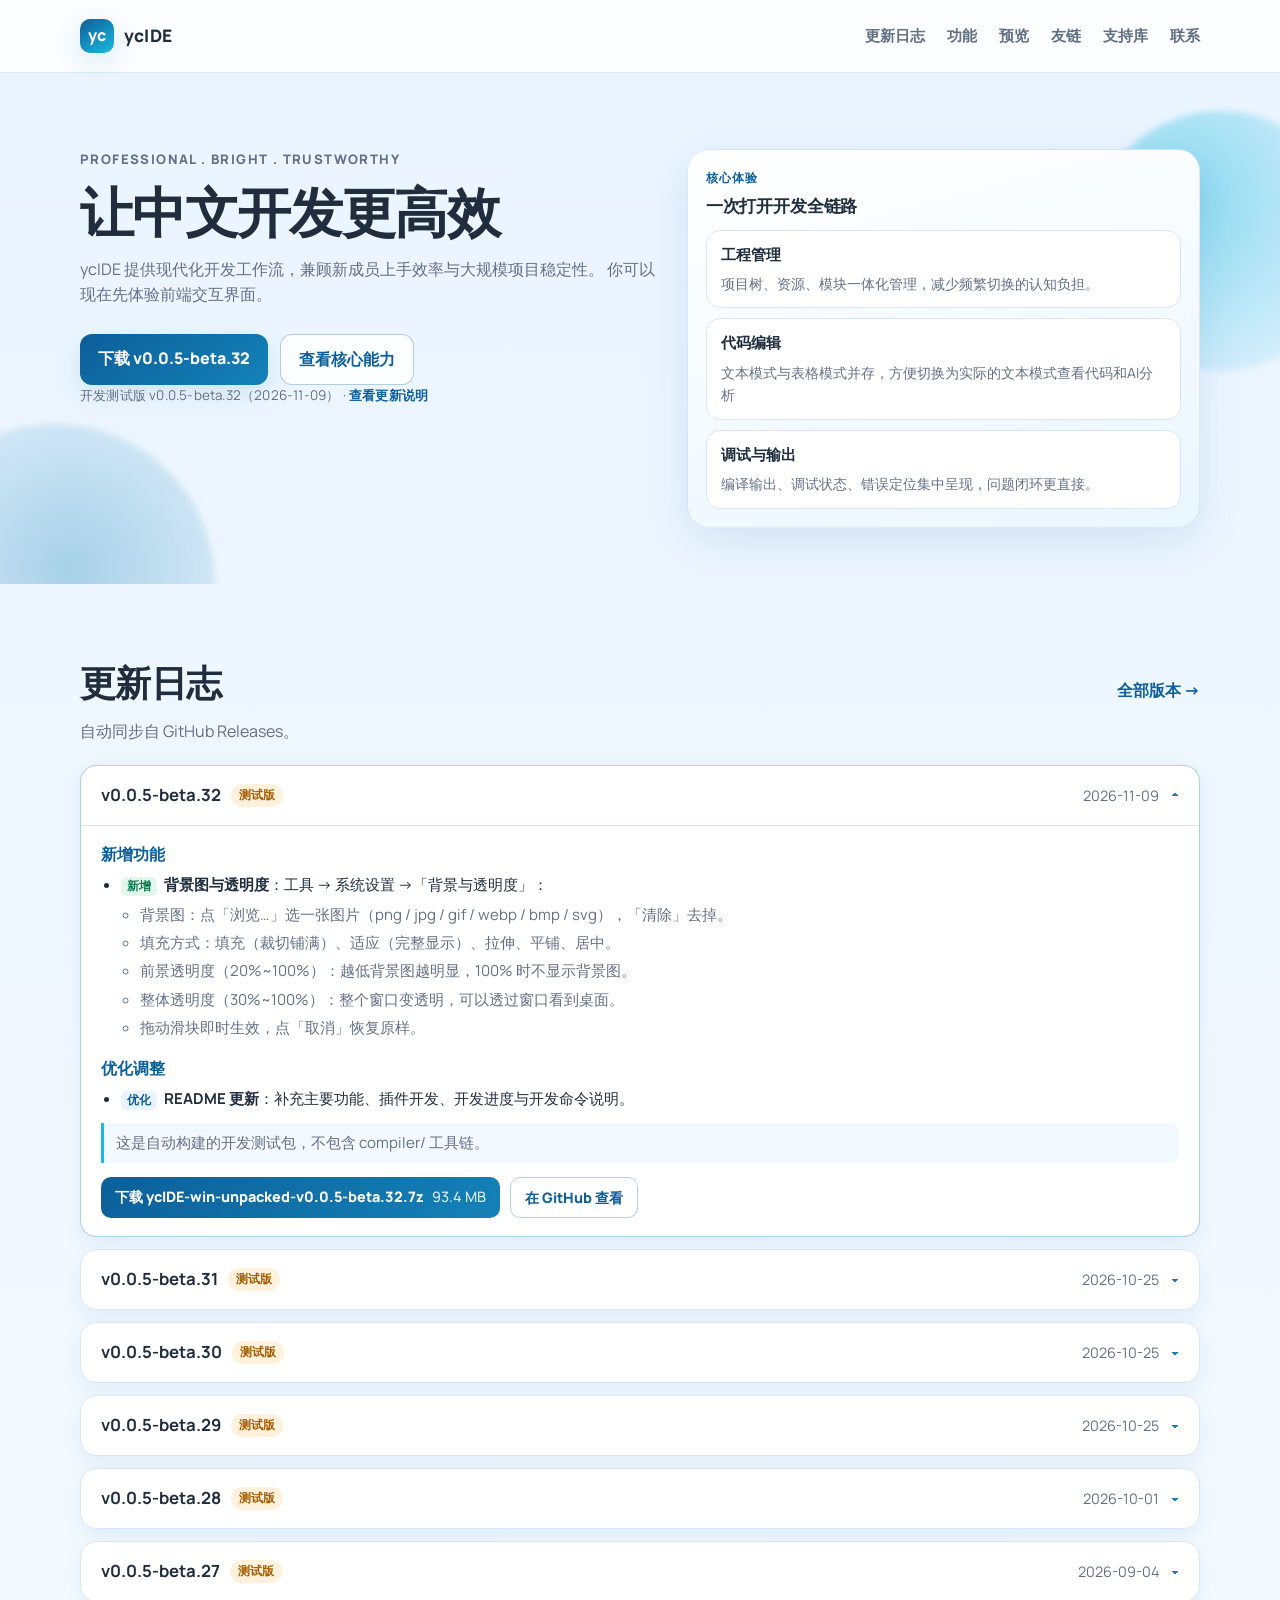
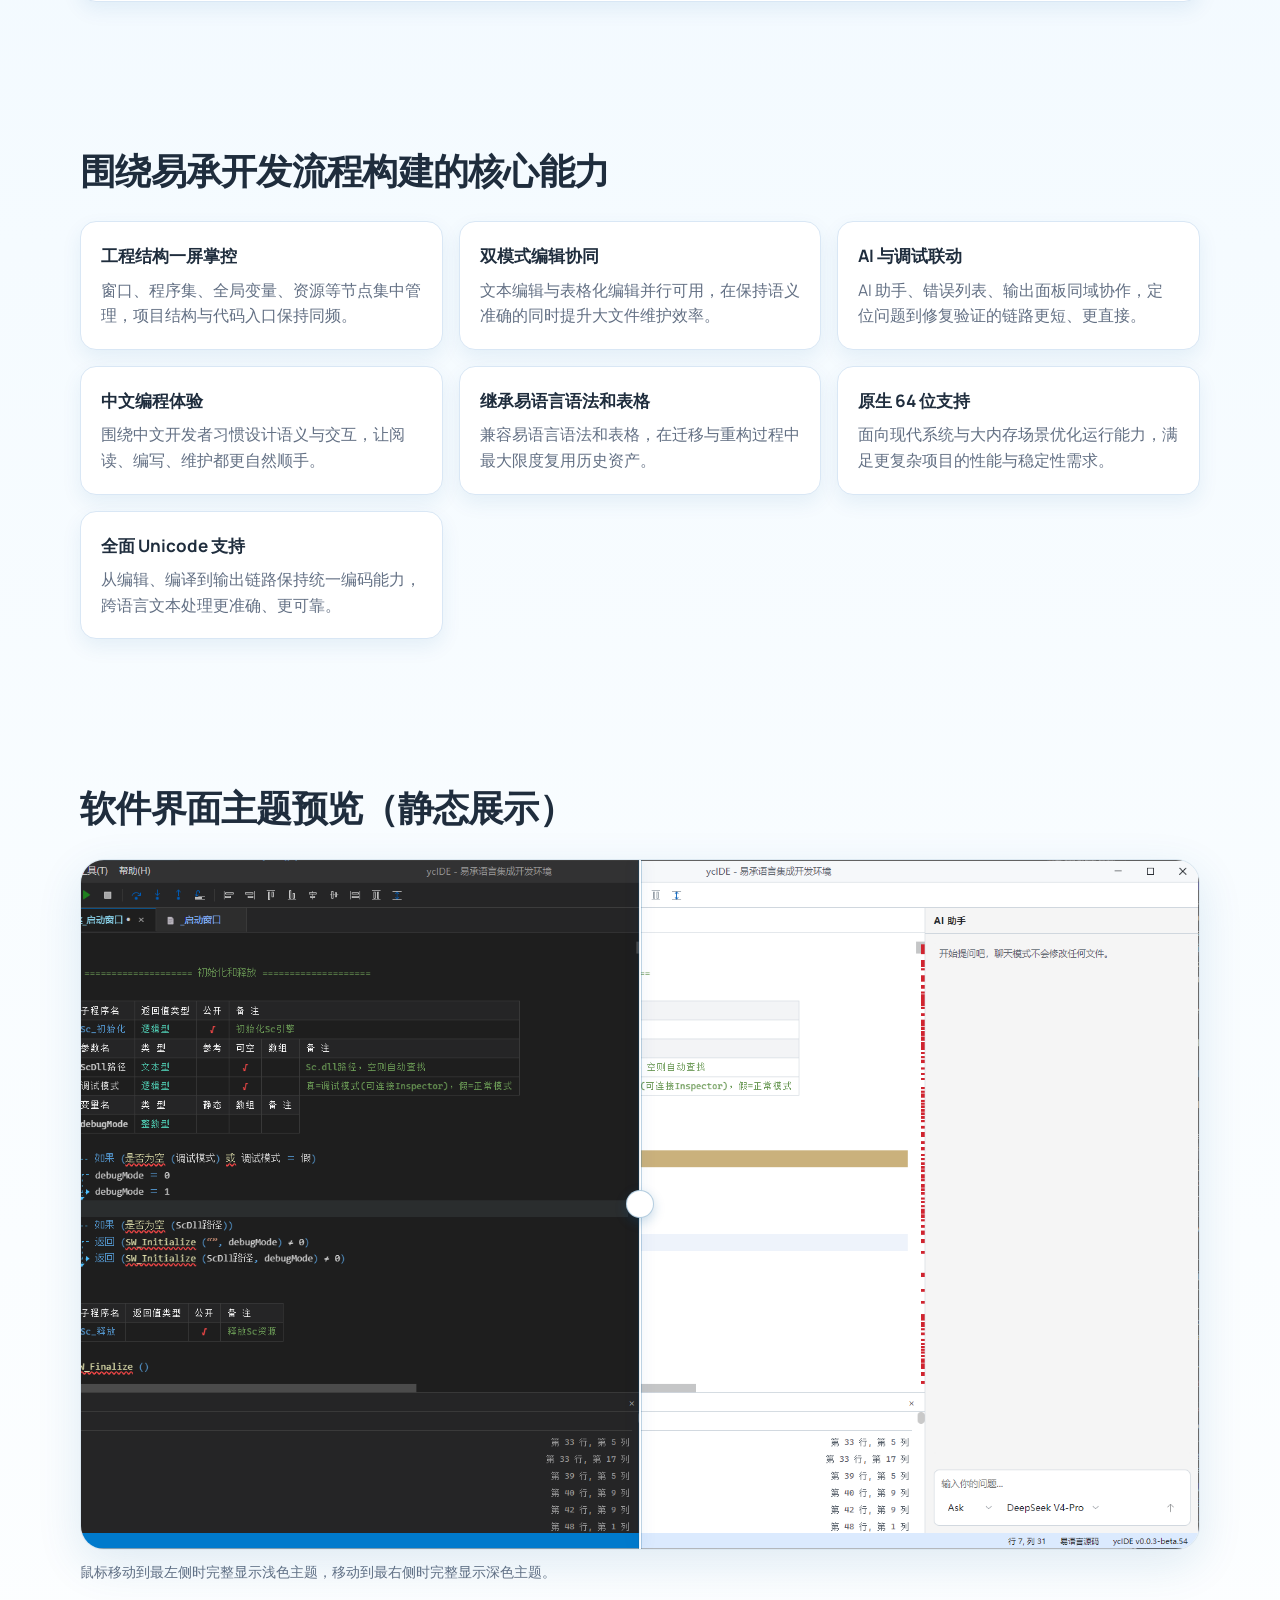
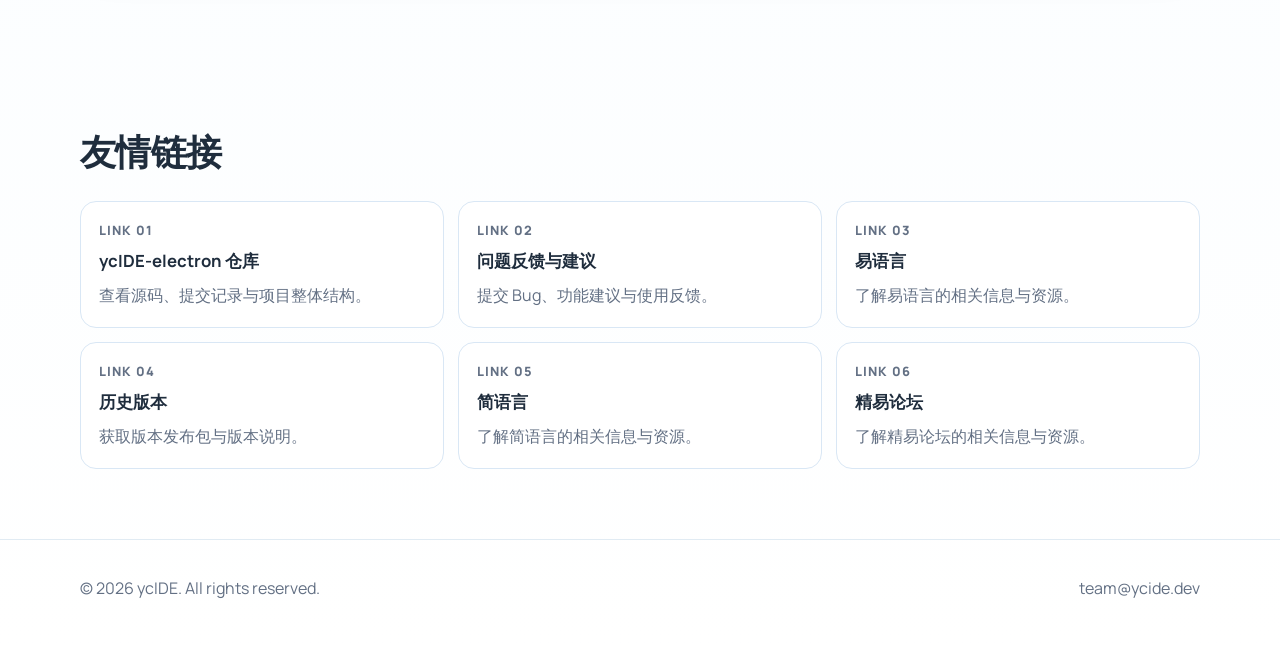
==== commit b6c05b11: "feat: 更新日志板块移到首屏下方 - 更新日志板块移到核心能力板块之前，紧跟下载按钮所在的首屏 - 顶部导航中“更新日志”调整到第一位，与页面顺序一致  Co-Authored-By: Claud" ====
--- a/index.html
+++ b/index.html
@@ -8,7 +8,7 @@
   <link rel="preconnect" href="https://fonts.googleapis.com" />
   <link rel="preconnect" href="https://fonts.gstatic.com" crossorigin />
   <link href="https://fonts.googleapis.com/css2?family=Manrope:wght@400;500;700;800&display=swap" rel="stylesheet" />
-  <link rel="stylesheet" href="styles.css" />
+  <link rel="stylesheet" href="styles.css?v=20261109" />
 </head>
 <body>
   <header class="site-header">
@@ -19,9 +19,9 @@
       </a>
       <button class="menu-toggle" id="menuToggle" aria-label="打开菜单" aria-expanded="false">菜单</button>
       <nav class="nav" id="mainNav">
+        <a href="#changelog">更新日志</a>
         <a href="#features">功能</a>
         <a href="#preview">预览</a>
-        <a href="#changelog">更新日志</a>
         <a href="#plans">友链</a>
         <a href="https://github.com/chungbinb/ycIDE-electron/tree/main/lib" target="_blank" rel="noopener noreferrer">支持库</a>
         <a href="https://github.com/chungbinb/ycIDE-electron/issues" target="_blank" rel="noopener noreferrer">联系</a>
@@ -71,6 +71,19 @@
       </div>
     </section>
 
+    <section class="changelog-section" id="changelog">
+      <div class="container reveal-up">
+        <div class="changelog-head">
+          <h2>更新日志</h2>
+          <a class="changelog-all" id="releasesLink" href="https://github.com/chungbinb/ycIDE-electron/releases" target="_blank" rel="noopener noreferrer">全部版本 →</a>
+        </div>
+        <p class="section-subtitle">自动同步自 GitHub Releases。</p>
+        <div class="changelog-list" id="changelogList">
+          <p class="changelog-empty">正在加载版本信息…</p>
+        </div>
+      </div>
+    </section>
+
     <section class="feature-section" id="features">
       <div class="container reveal-up">
         <h2>围绕易承开发流程构建的核心能力</h2>
@@ -111,26 +124,13 @@
       <div class="container reveal-up">
         <h2>软件界面主题预览（静态展示）</h2>
         <div class="theme-compare" id="themeCompare" aria-label="ycIDE 浅色与深色主题对比">
-          <img class="theme-compare-base" src="img/PixPin_2026-05-09_13-43-03.png" alt="ycIDE 浅色主题界面" loading="lazy" />
+          <img class="theme-compare-base" src="img/PixPin_2026-05-09_13-43-03.png" width="1589" height="980" alt="ycIDE 浅色主题界面" loading="lazy" />
           <div class="theme-compare-overlay" id="themeCompareOverlay">
-            <img src="img/PixPin_2026-05-09_13-43-22.png" alt="ycIDE 深色主题界面" loading="lazy" />
+            <img src="img/PixPin_2026-05-09_13-43-22.png" width="1589" height="980" alt="ycIDE 深色主题界面" loading="lazy" />
           </div>
           <div class="theme-compare-divider" id="themeCompareDivider" aria-hidden="true"></div>
         </div>
         <p class="preview-note">鼠标移动到最左侧时完整显示浅色主题，移动到最右侧时完整显示深色主题。</p>
-      </div>
-    </section>
-
-    <section class="changelog-section" id="changelog">
-      <div class="container reveal-up">
-        <div class="changelog-head">
-          <h2>更新日志</h2>
-          <a class="changelog-all" id="releasesLink" href="https://github.com/chungbinb/ycIDE-electron/releases" target="_blank" rel="noopener noreferrer">全部版本 →</a>
-        </div>
-        <p class="section-subtitle">自动同步自 GitHub Releases。</p>
-        <div class="changelog-list" id="changelogList">
-          <p class="changelog-empty">正在加载版本信息…</p>
-        </div>
       </div>
     </section>
 
@@ -180,7 +180,7 @@
     </div>
   </footer>
 
-  <script src="script.js"></script>
-  <script src="releases.js"></script>
+  <script src="script.js?v=20261109"></script>
+  <script src="releases.js?v=20261109"></script>
 </body>
 </html>
--- a/styles.css
+++ b/styles.css
@@ -27,6 +27,10 @@
   padding: 0;
 }
 
+main section[id] {
+  scroll-margin-top: 72px;
+}
+
 body {
   font-family: "Manrope", "Segoe UI", sans-serif;
   color: var(--text-main);
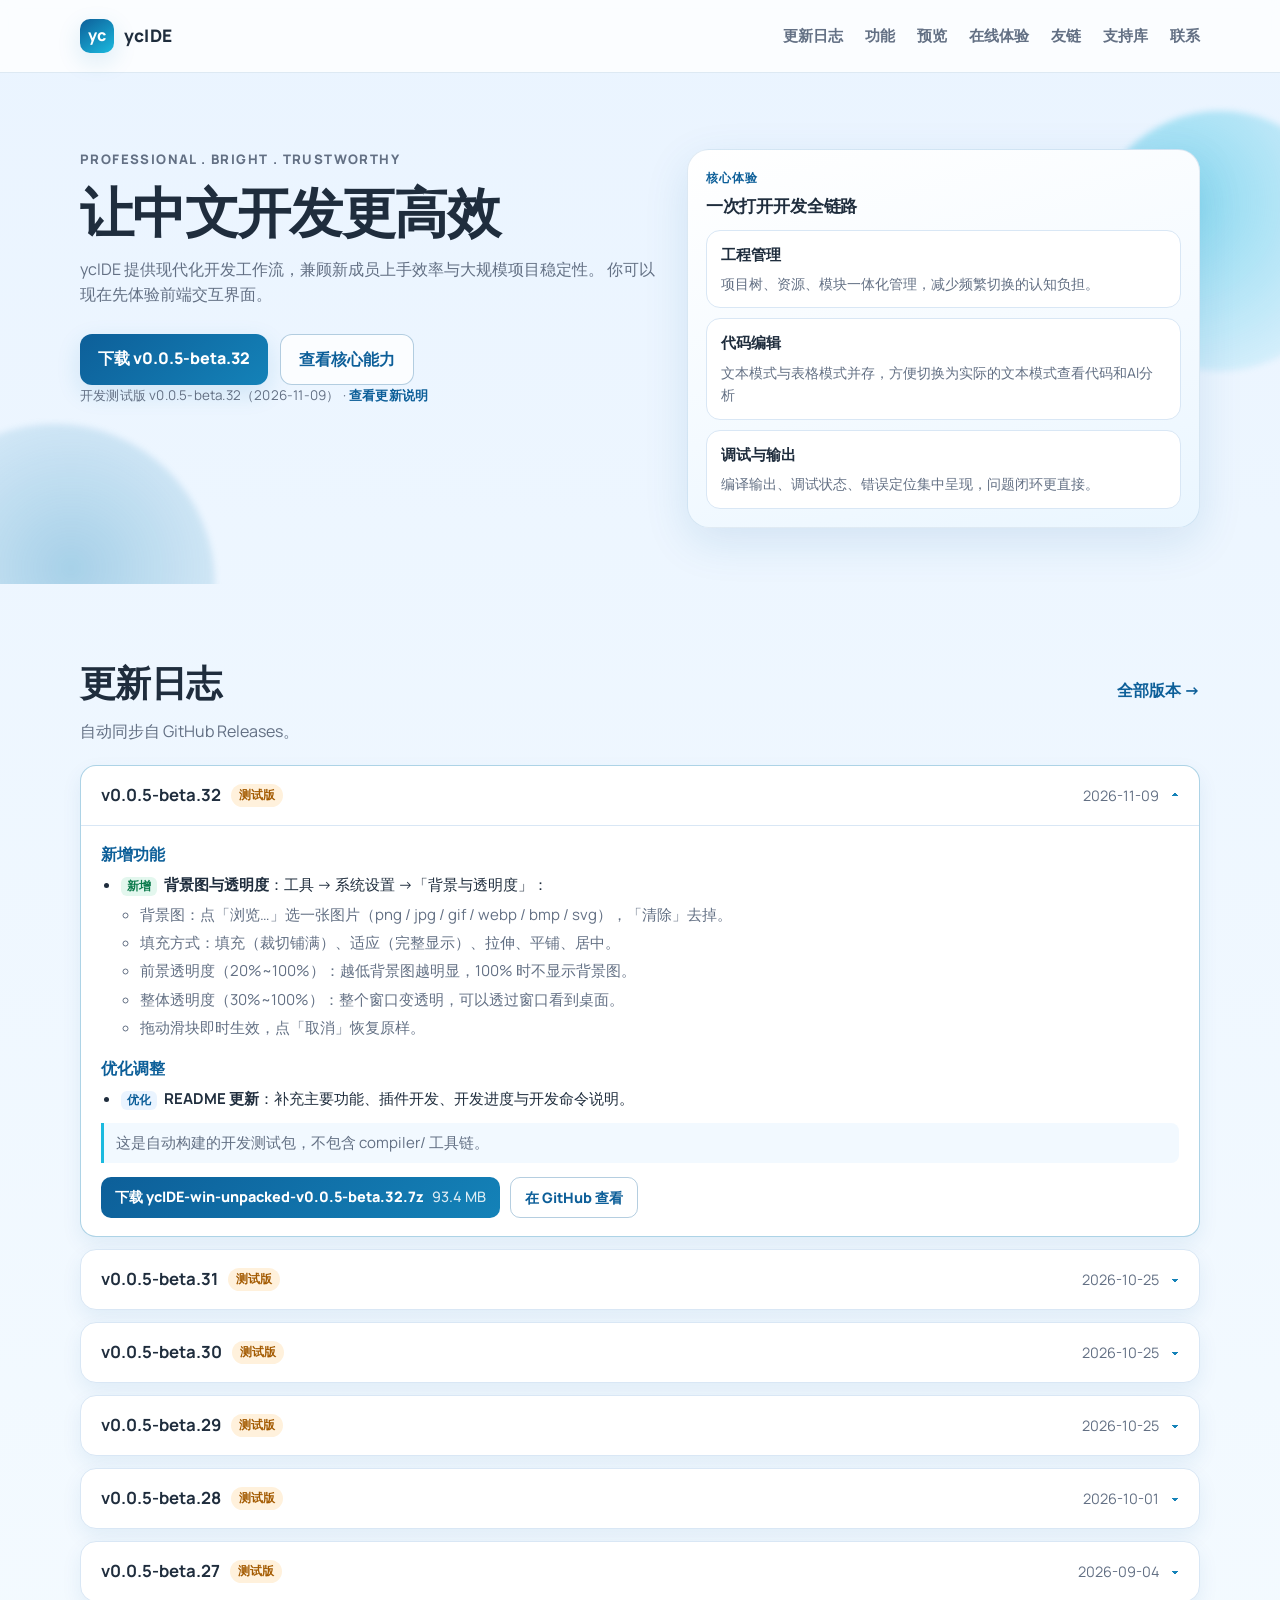
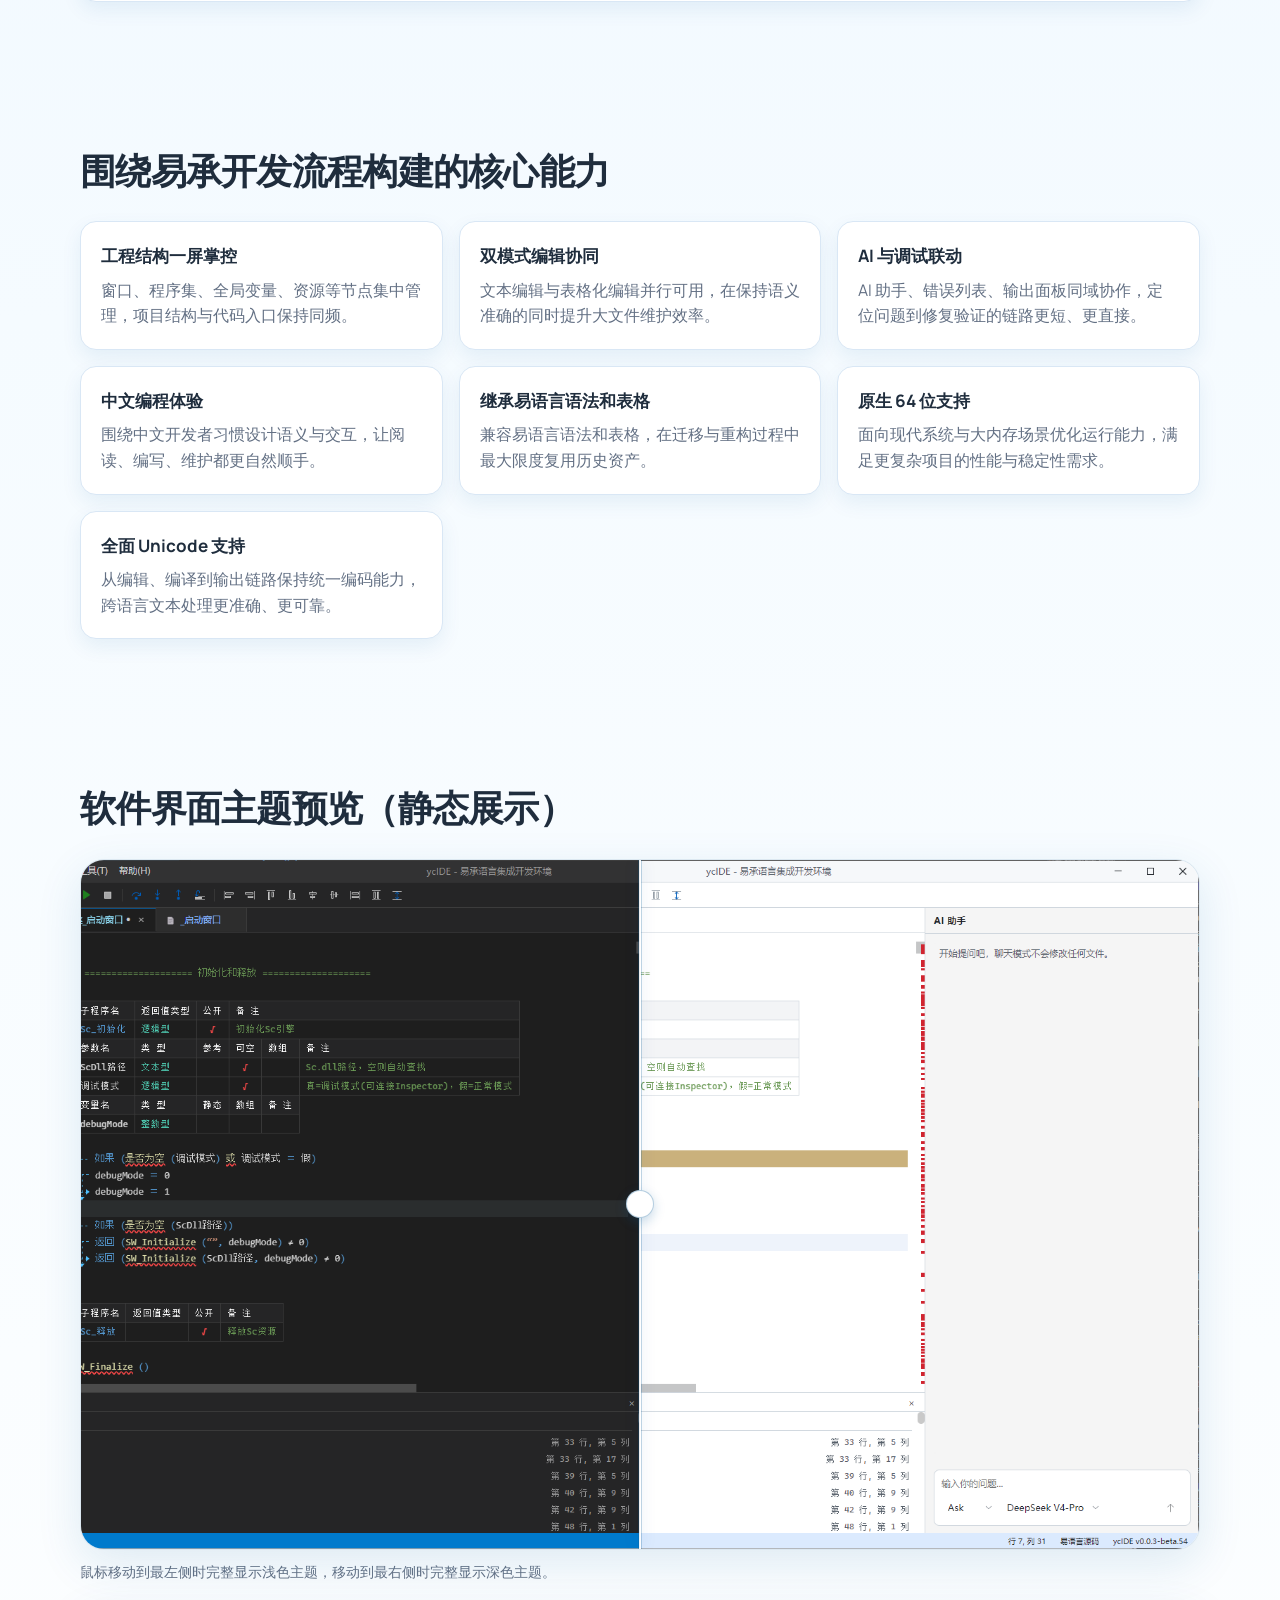
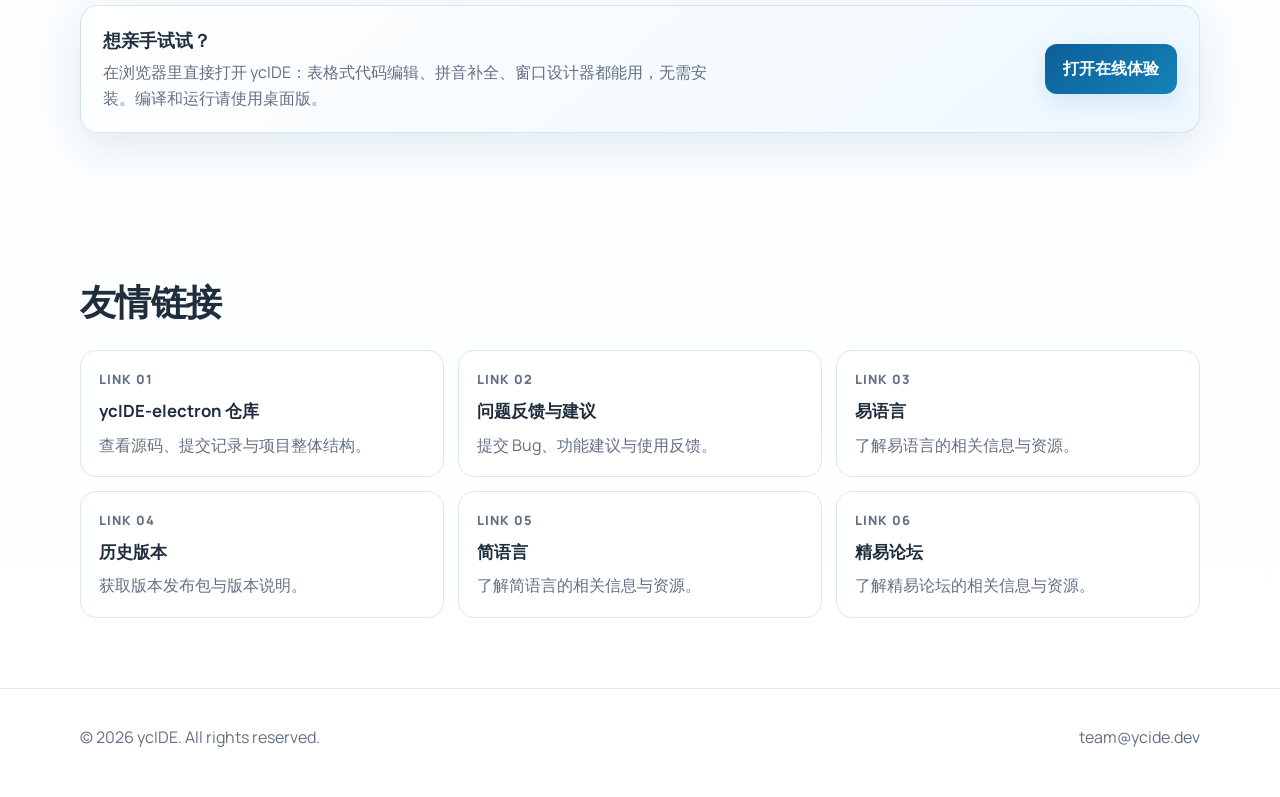
==== commit 8c8325df: "feat: 新增在线体验页面 /playground/ - playground/：ycIDE 网页版在线编辑器的构建产物（来自 ycIDE-electron 的 npm run build:web）" ====
--- a/index.html
+++ b/index.html
@@ -8,7 +8,7 @@
   <link rel="preconnect" href="https://fonts.googleapis.com" />
   <link rel="preconnect" href="https://fonts.gstatic.com" crossorigin />
   <link href="https://fonts.googleapis.com/css2?family=Manrope:wght@400;500;700;800&display=swap" rel="stylesheet" />
-  <link rel="stylesheet" href="styles.css?v=20261109" />
+  <link rel="stylesheet" href="styles.css?v=20261109b" />
 </head>
 <body>
   <header class="site-header">
@@ -22,6 +22,7 @@
         <a href="#changelog">更新日志</a>
         <a href="#features">功能</a>
         <a href="#preview">预览</a>
+        <a href="playground/" target="_blank" rel="noopener">在线体验</a>
         <a href="#plans">友链</a>
         <a href="https://github.com/chungbinb/ycIDE-electron/tree/main/lib" target="_blank" rel="noopener noreferrer">支持库</a>
         <a href="https://github.com/chungbinb/ycIDE-electron/issues" target="_blank" rel="noopener noreferrer">联系</a>
@@ -131,6 +132,13 @@
           <div class="theme-compare-divider" id="themeCompareDivider" aria-hidden="true"></div>
         </div>
         <p class="preview-note">鼠标移动到最左侧时完整显示浅色主题，移动到最右侧时完整显示深色主题。</p>
+        <div class="playground-cta">
+          <div>
+            <h3>想亲手试试？</h3>
+            <p>在浏览器里直接打开 ycIDE：表格式代码编辑、拼音补全、窗口设计器都能用，无需安装。编译和运行请使用桌面版。</p>
+          </div>
+          <a href="playground/" class="btn btn-primary" target="_blank" rel="noopener">打开在线体验</a>
+        </div>
       </div>
     </section>
 
--- a/styles.css
+++ b/styles.css
@@ -412,6 +412,31 @@
   color: var(--text-muted);
 }
 
+.playground-cta {
+  margin-top: 22px;
+  display: flex;
+  align-items: center;
+  justify-content: space-between;
+  gap: 18px;
+  flex-wrap: wrap;
+  padding: 20px 22px;
+  border-radius: 18px;
+  border: 1px solid rgba(13, 95, 153, 0.14);
+  background: linear-gradient(140deg, #ffffff, #eef7ff);
+  box-shadow: var(--shadow-soft);
+}
+
+.playground-cta h3 {
+  margin: 0;
+  font-size: 1.1rem;
+}
+
+.playground-cta p {
+  margin: 6px 0 0;
+  color: var(--text-muted);
+  max-width: 62ch;
+}
+
 .changelog-section {
   padding: 70px 0;
 }
